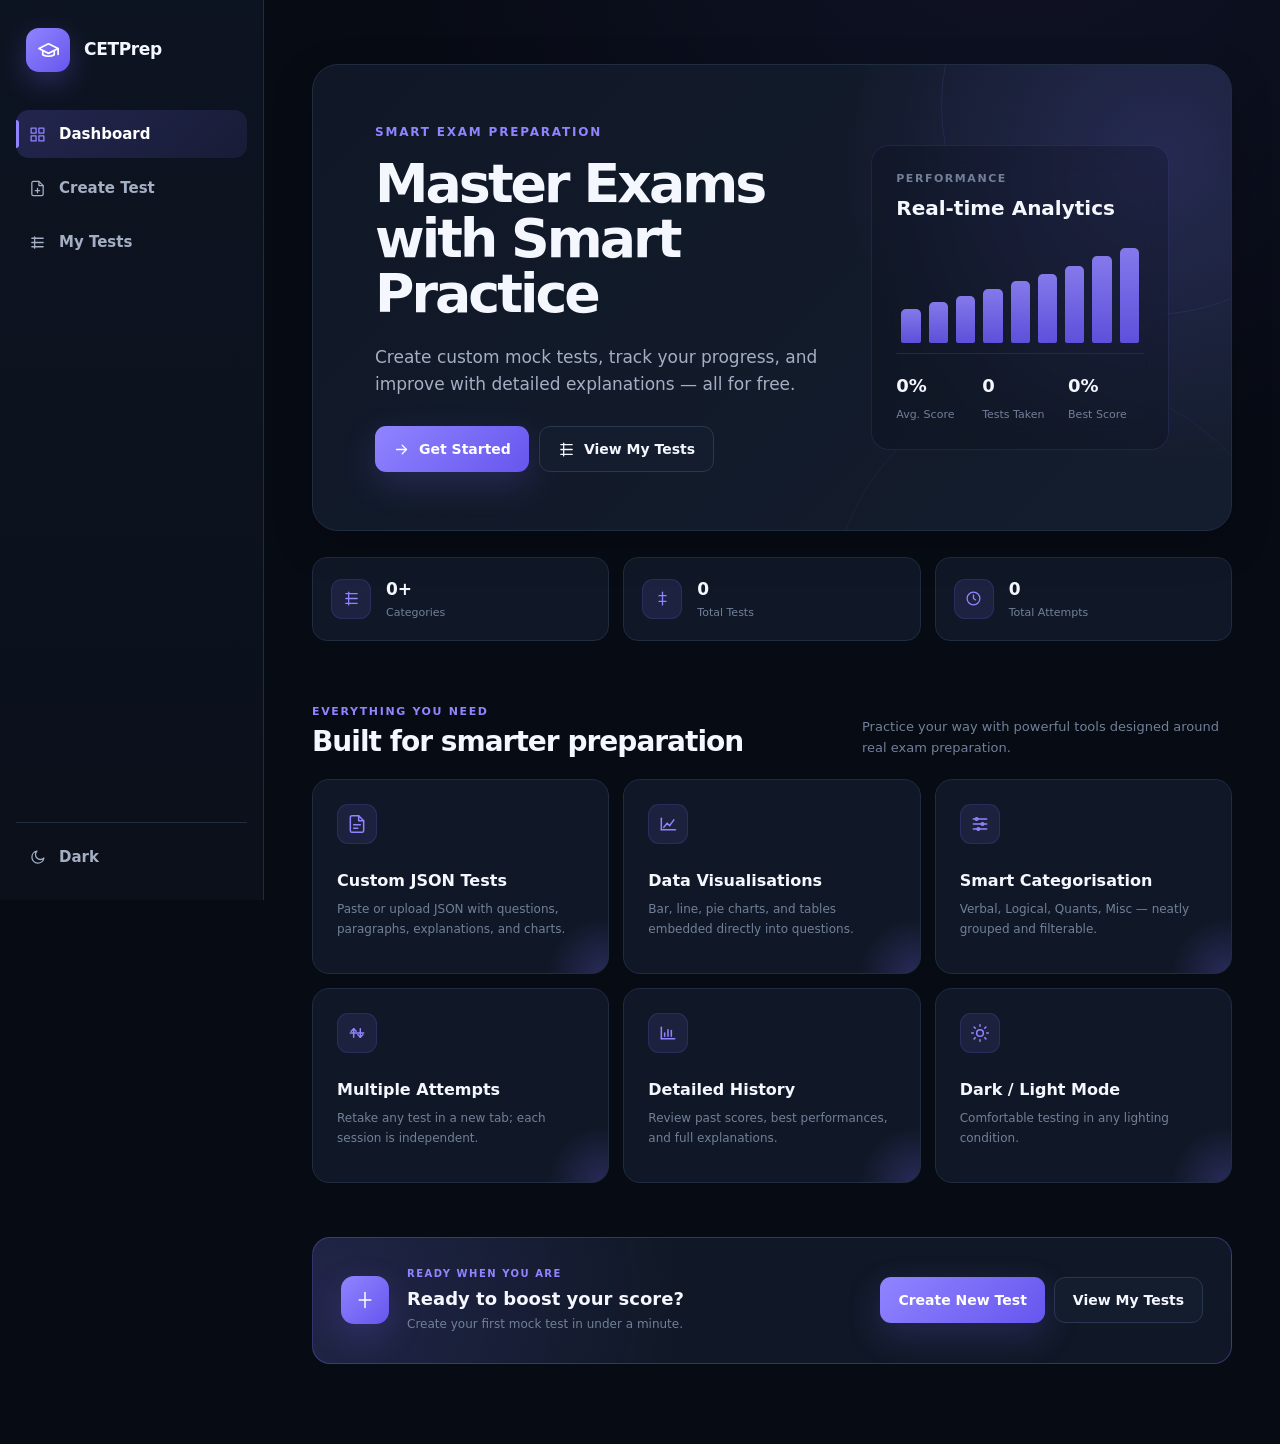
==== index.html @ 218e972a "create v2" ====
<!DOCTYPE html>
<html lang="en">
<head>
    <meta charset="UTF-8">
    <!-- Standard favicon -->
<link rel="icon" type="image/x-icon" href="favicon.ico">

<!-- For modern browsers (supports PNG, SVG, etc.) -->
<link rel="icon" type="image/png" sizes="32x32" href="favicon.ico">

<!-- For Apple devices -->
<link rel="apple-touch-icon" sizes="180x180" href="favicon.ico">
    <meta name="viewport" content="width=device-width, initial-scale=1.0">
    <title>CETPrep — Smart Practice</title>
    <link rel="icon" href="favicon.ico">
    <link rel="stylesheet" href="index.css">
    <!-- <link rel="icon" type="image/png" href="/favicon.ico"> -->
</head>
<body>

<div class="app">

    <!-- =========================================================
         SIDEBAR
         ========================================================= -->

    <aside class="sidebar">

        <div class="brand">
            <div class="brand-mark">
                <svg class="icon" viewBox="0 0 24 24">
                    <path d="M2 10l10-5 10 5-10 5-10-5Z"/>
                    <path d="M6 12.5v4c3 2 9 2 12 0v-4"/>
                    <path d="M22 10v6"/>
                </svg>
            </div>
            <div class="brand-name">CETPrep</div>
        </div>

        <nav class="nav">
            <a href="#dashboard" class="nav-item active" data-page="dashboard">
                <svg class="icon icon-sm" viewBox="0 0 24 24">
                    <rect x="3" y="3" width="7" height="7"/>
                    <rect x="14" y="3" width="7" height="7"/>
                    <rect x="3" y="14" width="7" height="7"/>
                    <rect x="14" y="14" width="7" height="7"/>
                </svg>
                <span>Dashboard</span>
            </a>
            <a href="#create" class="nav-item" data-page="create">
                <svg class="icon icon-sm" viewBox="0 0 24 24">
                    <path d="M14 2H6a2 2 0 0 0-2 2v16a2 2 0 0 0 2 2h12a2 2 0 0 0 2-2V8Z"/>
                    <path d="M14 2v6h6"/>
                    <path d="M12 18v-6"/>
                    <path d="M9 15h6"/>
                </svg>
                <span>Create Test</span>
            </a>
            <a href="#tests" class="nav-item" data-page="tests">
                <svg class="icon icon-sm" viewBox="0 0 24 24">
                    <path d="M4 6h16"/>
                    <path d="M4 12h16"/>
                    <path d="M4 18h16"/>
                    <path d="M8 4v16"/>
                </svg>
                <span>My Tests</span>
            </a>
        </nav>

        <div class="sidebar-bottom">
            <button class="theme-toggle" id="themeToggle" type="button">
                <svg class="icon icon-sm" id="themeIcon" viewBox="0 0 24 24">
                    <path d="M21 12.8A8.5 8.5 0 1 1 11.2 3 6.5 6.5 0 0 0 21 12.8Z"/>
                </svg>
                <span id="themeText">Dark</span>
            </button>
        </div>

    </aside>


    <!-- =========================================================
         MAIN
         ========================================================= -->

    <main class="main">


        <!-- =====================================================
             DASHBOARD
             ===================================================== -->

        <section id="dashboard" class="page active">

            <div class="hero">
                <div class="hero-content">
                    <div class="hero-label">Smart Exam Preparation</div>
                    <h1 class="hero-title">Master Exams with Smart Practice</h1>
                    <p class="hero-description">
                        Create custom mock tests, track your progress,
                        and improve with detailed explanations — all for free.
                    </p>
                    <div class="hero-actions">
                        <button class="btn btn-primary" data-go="create">
                            <svg class="icon icon-sm" viewBox="0 0 24 24">
                                <path d="M5 12h14"/>
                                <path d="m13 6 6 6-6 6"/>
                            </svg>
                            Get Started
                        </button>
                        <button class="btn btn-secondary" data-go="tests">
                            <svg class="icon icon-sm" viewBox="0 0 24 24">
                                <path d="M4 5h16"/>
                                <path d="M4 12h16"/>
                                <path d="M4 19h16"/>
                                <path d="M8 3v18"/>
                            </svg>
                            View My Tests
                        </button>
                    </div>
                </div>

                <div class="hero-analytics">
                    <div class="analytics-card">
                        <div class="analytics-label">Performance</div>
                        <div class="analytics-title">Real-time Analytics</div>
                        <div class="chart">
                            <div class="bar" style="height:35%"></div>
                            <div class="bar" style="height:42%"></div>
                            <div class="bar" style="height:48%"></div>
                            <div class="bar" style="height:55%"></div>
                            <div class="bar" style="height:63%"></div>
                            <div class="bar" style="height:70%"></div>
                            <div class="bar" style="height:78%"></div>
                            <div class="bar" style="height:88%"></div>
                            <div class="bar" style="height:96%"></div>
                        </div>
                        <div class="analytics-stats">
                            <div class="analytics-stat">
                                <strong id="avgScore">0%</strong>
                                <span>Avg. Score</span>
                            </div>
                            <div class="analytics-stat">
                                <strong id="totalTests">0</strong>
                                <span>Tests Taken</span>
                            </div>
                            <div class="analytics-stat">
                                <strong id="bestScore">0%</strong>
                                <span>Best Score</span>
                            </div>
                        </div>
                    </div>
                </div>
            </div>


            <!-- QUICK STATS -->

            <div class="stats-grid">
                <div class="stat-card">
                    <div class="stat-icon">
                        <svg class="icon icon-sm" viewBox="0 0 24 24">
                            <path d="M4 5h16"/>
                            <path d="M4 12h16"/>
                            <path d="M4 19h16"/>
                            <path d="M8 3v18"/>
                        </svg>
                    </div>
                    <div>
                        <div class="stat-value" id="statCategories">5+</div>
                        <div class="stat-label">Categories</div>
                    </div>
                </div>

                <div class="stat-card">
                    <div class="stat-icon">
                        <svg class="icon icon-sm" viewBox="0 0 24 24">
                            <path d="M12 3v18"/>
                            <path d="M7 8h10"/>
                            <path d="M7 16h10"/>
                        </svg>
                    </div>
                    <div>
                        <div class="stat-value" id="statTests">0</div>
                        <div class="stat-label">Total Tests</div>
                    </div>
                </div>

                <div class="stat-card">
                    <div class="stat-icon">
                        <svg class="icon icon-sm" viewBox="0 0 24 24">
                            <circle cx="12" cy="12" r="9"/>
                            <path d="M12 7v5l3 2"/>
                        </svg>
                    </div>
                    <div>
                        <div class="stat-value" id="statAttempts">0</div>
                        <div class="stat-label">Total Attempts</div>
                    </div>
                </div>
            </div>


            <!-- FEATURES -->

            <div class="section-heading">
                <div>
                    <div class="section-eyebrow">Everything You Need</div>
                    <h2 class="section-title">Built for smarter preparation</h2>
                </div>
                <p class="section-description">
                    Practice your way with powerful tools designed
                    around real exam preparation.
                </p>
            </div>

            <div class="feature-grid">
                <article class="feature-card">
                    <div class="feature-icon">
                        <svg class="icon" viewBox="0 0 24 24">
                            <path d="M14 2H6a2 2 0 0 0-2 2v16a2 2 0 0 0 2 2h12a2 2 0 0 0 2-2V8Z"/>
                            <path d="M14 2v6h6"/>
                            <path d="M8 13h8"/>
                            <path d="M8 17h5"/>
                        </svg>
                    </div>
                    <h3 class="feature-title">Custom JSON Tests</h3>
                    <p class="feature-description">Paste or upload JSON with questions, paragraphs, explanations, and charts.</p>
                </article>

                <article class="feature-card">
                    <div class="feature-icon">
                        <svg class="icon" viewBox="0 0 24 24">
                            <path d="M4 19V5"/>
                            <path d="M4 19h17"/>
                            <path d="M7 16l4-5 3 3 5-7"/>
                        </svg>
                    </div>
                    <h3 class="feature-title">Data Visualisations</h3>
                    <p class="feature-description">Bar, line, pie charts, and tables embedded directly into questions.</p>
                </article>

                <article class="feature-card">
                    <div class="feature-icon">
                        <svg class="icon" viewBox="0 0 24 24">
                            <path d="M4 6h16"/>
                            <path d="M4 12h16"/>
                            <path d="M4 18h16"/>
                            <circle cx="8" cy="6" r="1.5"/>
                            <circle cx="15" cy="12" r="1.5"/>
                            <circle cx="10" cy="18" r="1.5"/>
                        </svg>
                    </div>
                    <h3 class="feature-title">Smart Categorisation</h3>
                    <p class="feature-description">Verbal, Logical, Quants, Misc — neatly grouped and filterable.</p>
                </article>

                <article class="feature-card">
                    <div class="feature-icon">
                        <svg class="icon" viewBox="0 0 24 24">
                            <path d="M8 7v10"/>
                            <path d="M16 7v10"/>
                            <path d="M4 12h16"/>
                            <path d="M8 7l-3 3"/>
                            <path d="M8 7l3 3"/>
                            <path d="M16 17l-3-3"/>
                            <path d="M16 17l3-3"/>
                        </svg>
                    </div>
                    <h3 class="feature-title">Multiple Attempts</h3>
                    <p class="feature-description">Retake any test in a new tab; each session is independent.</p>
                </article>

                <article class="feature-card">
                    <div class="feature-icon">
                        <svg class="icon" viewBox="0 0 24 24">
                            <path d="M4 19V5"/>
                            <path d="M4 19h16"/>
                            <path d="M8 16v-4"/>
                            <path d="M12 16V8"/>
                            <path d="M16 16v-7"/>
                        </svg>
                    </div>
                    <h3 class="feature-title">Detailed History</h3>
                    <p class="feature-description">Review past scores, best performances, and full explanations.</p>
                </article>

                <article class="feature-card">
                    <div class="feature-icon">
                        <svg class="icon" viewBox="0 0 24 24">
                            <circle cx="12" cy="12" r="4"/>
                            <path d="M12 2v2"/>
                            <path d="M12 20v2"/>
                            <path d="m4.93 4.93 1.41 1.41"/>
                            <path d="m17.66 17.66 1.41 1.41"/>
                            <path d="M2 12h2"/>
                            <path d="M20 12h2"/>
                            <path d="m4.93 19.07 1.41-1.41"/>
                            <path d="m17.66 6.34 1.41-1.41"/>
                        </svg>
                    </div>
                    <h3 class="feature-title">Dark / Light Mode</h3>
                    <p class="feature-description">Comfortable testing in any lighting condition.</p>
                </article>
            </div>


            <!-- CTA -->

            <div class="cta">
                <div class="cta-content">
                    <div class="cta-icon">
                        <svg class="icon" viewBox="0 0 24 24">
                            <path d="M12 3v18"/>
                            <path d="M5 12h14"/>
                        </svg>
                    </div>
                    <div>
                        <div class="cta-eyebrow">Ready When You Are</div>
                        <h3 class="cta-title">Ready to boost your score?</h3>
                        <p class="cta-description">Create your first mock test in under a minute.</p>
                    </div>
                </div>
                <div class="cta-actions">
                    <button class="btn btn-primary" data-go="create">Create New Test</button>
                    <button class="btn btn-secondary" data-go="tests">View My Tests</button>
                </div>
            </div>

        </section>


        <!-- =====================================================
             CREATE TEST
             ===================================================== -->

        <section id="create" class="page">

            <div class="empty-page-header">
                <div class="eyebrow">Test Builder</div>
                <h1 class="page-title">Create Test</h1>
                <p class="page-description">Build a custom mock test using your question data.</p>
            </div>

            <div class="create-panel">
                <div class="form-group">
                    <label for="testNameInput">Test Name</label>
                    <input type="text" id="testNameInput" placeholder="e.g. Reading Comprehension Set" value="RC Practice">
                </div>
                <div class="form-group">
                    <label for="testCategory">Category</label>
                    <select id="testCategory">
                        <option value="Verbal Ability">🗣️ Verbal Ability</option>
                        <option value="Logical Reasoning">🧠 Logical Reasoning</option>
                        <option value="Quants">📐 Quants</option>
                        <option value="Misc">📁 Misc</option>
                    </select>
                </div>
                <div class="form-group">
                    <label for="jsonInput">JSON Format</label>
                    <textarea id="jsonInput" rows="10" placeholder='[
  {
    "paragraph": "[BARGRAPH]\nSales Data\nA: 120\nB: 85\nC: 200",
    "question": "Which product sold most?",
    "options": ["A","B","C","D","E"],
    "correct": 2,
    "explanation": "C sold 200 units."
  }
]'></textarea>
                    <span class="hint">Supports [BARGRAPH], [LINEGRAPH], [PIEGRAPH], [TABLE] in paragraph.</span>
                </div>
                <div class="form-group">
                    <label>Or upload JSON file</label>
                    <div class="file-upload-wrapper">
                        <input type="file" id="fileUpload" accept=".json">
                        <span style="color:var(--text-muted); font-size:12px;" id="fileStatus">No file selected</span>
                    </div>
                </div>
                <div class="form-actions">
                    <button class="btn btn-primary" id="generateTestBtn">🚀 Create Test</button>
                    <button class="btn btn-secondary" id="clearFormBtn" type="button">Clear</button>
                </div>
            </div>

        </section>


        <!-- =====================================================
             MY TESTS
             ===================================================== -->

        <section id="tests" class="page">

            <div class="empty-page-header">
                <div class="eyebrow">Your Practice</div>
                <h1 class="page-title">My Tests</h1>
                <p class="page-description">Review and continue your previous mock tests.</p>
            </div>

            <div id="testLibrary">
                <!-- Tabs and content rendered by JS -->
            </div>

        </section>

    </main>

</div>


<!-- =============================================================
     JAVASCRIPT
     ============================================================= -->

<script>

    /* =========================================================
       STORAGE HELPERS
       ========================================================= */

    const STORAGE_KEY = 'cet_mock_tests_v3';
    const OLD_KEY = 'cet_mock_tests_v2';
    const ATTEMPTS_KEY = 'cet_test_attempts';

    function getAllTests() {
        let raw = localStorage.getItem(STORAGE_KEY);
        if (raw) {
            try { return JSON.parse(raw); } catch(e) { return []; }
        }
        const oldRaw = localStorage.getItem(OLD_KEY);
        if (oldRaw) {
            try {
                const old = JSON.parse(oldRaw);
                if (Array.isArray(old) && old.length) {
                    localStorage.setItem(STORAGE_KEY, JSON.stringify(old));
                    return old;
                }
            } catch(e) {}
        }
        return [];
    }

    function getTestById(id) {
        return getAllTests().find(t => t.id === id);
    }

    function saveTest(test) {
        const tests = getAllTests();
        tests.push(test);
        localStorage.setItem(STORAGE_KEY, JSON.stringify(tests));
    }

    function deleteTestById(id) {
        let tests = getAllTests().filter(t => t.id !== id);
        localStorage.setItem(STORAGE_KEY, JSON.stringify(tests));
        const attempts = getAllAttempts().filter(a => a.testId !== id);
        localStorage.setItem(ATTEMPTS_KEY, JSON.stringify(attempts));
    }

    function getAllAttempts() {
        const raw = localStorage.getItem(ATTEMPTS_KEY);
        return raw ? JSON.parse(raw) : [];
    }

    function getAttemptsForTest(testId) {
        return getAllAttempts().filter(a => a.testId === testId);
    }

    function generateTestId() {
        return 'test_' + Date.now() + '_' + Math.random().toString(36).substr(2, 8);
    }

    /* =========================================================
       TOAST
       ========================================================= */

    function showToast(message, type = 'success', title = '') {
        const container = document.getElementById('toastContainer') || (() => {
            const div = document.createElement('div');
            div.id = 'toastContainer';
            div.className = 'toast-container';
            document.body.appendChild(div);
            return div;
        })();
        const icons = { success: '✅', error: '❌', info: 'ℹ️', warning: '⚠️' };
        const titles = { success: 'Success!', error: 'Error!', info: 'Info', warning: 'Warning!' };
        const toast = document.createElement('div');
        toast.className = `toast ${type}`;
        toast.innerHTML = `<div class="toast-icon">${icons[type]}</div><div class="toast-content"><div class="toast-title">${title || titles[type]}</div><div class="toast-message">${message}</div></div>`;
        container.appendChild(toast);
        setTimeout(() => {
            toast.classList.add('hide');
            setTimeout(() => toast.remove(), 300);
        }, 3500);
    }

    /* =========================================================
       MODALS
       ========================================================= */

    function showConfirmModal(message, onConfirm, onCancel = null) {
        const modal = document.createElement('div');
        modal.className = 'modal-overlay';
        modal.innerHTML = `
            <div class="modal-box">
                <h3>⚠️ Confirm</h3>
                <p>${escapeHtml(message)}</p>
                <div class="modal-actions">
                    <button class="btn btn-secondary" id="modalCancel">Cancel</button>
                    <button class="btn btn-danger" id="modalConfirm">Confirm</button>
                </div>
            </div>
        `;
        document.body.appendChild(modal);
        document.getElementById('modalCancel').addEventListener('click', () => { modal.remove(); if(onCancel) onCancel(); });
        document.getElementById('modalConfirm').addEventListener('click', () => { modal.remove(); onConfirm(); });
    }

    function showHistoryModal(testId) {
        const test = getTestById(testId);
        if (!test) return;
        const attempts = getAttemptsForTest(testId);
        if (!attempts.length) {
            showToast('No attempts yet.', 'info');
            return;
        }
        const modal = document.createElement('div');
        modal.className = 'modal-overlay history-modal';
        modal.innerHTML = `
            <div class="modal-box">
                <div class="history-header">
                    <h3>📊 ${escapeHtml(test.name)}</h3>
                    <button class="history-close" id="closeHistoryBtn">&times;</button>
                </div>
                <div class="history-list">
                    ${attempts.map((a, i) => `
                        <div class="attempt-item">
                            <div class="attempt-header">
                                <span class="attempt-number">Attempt #${attempts.length - i}</span>
                                <span class="attempt-date">${new Date(a.date).toLocaleString()}</span>
                            </div>
                            <div class="attempt-score">
                                Score: <span>${a.score}/${a.total}</span>
                            </div>
                            <div class="attempt-percentage">
                                ${a.percentage}% • ${a.percentage >= 70 ? '🎉 Excellent' : (a.percentage >= 40 ? '📈 Good' : '📚 Keep Practicing')}
                            </div>
                        </div>
                    `).join('')}
                </div>
                <div class="history-footer">
                    <button class="btn btn-secondary" id="closeFooterBtn">Close</button>
                </div>
            </div>
        `;
        document.body.appendChild(modal);
        const closeModal = () => modal.remove();
        document.getElementById('closeHistoryBtn')?.addEventListener('click', closeModal);
        document.getElementById('closeFooterBtn')?.addEventListener('click', closeModal);
    }

    /* =========================================================
       VALIDATE JSON
       ========================================================= */

    function validateJSONStructure(data) {
        if (!Array.isArray(data)) return { valid: false, error: "Must be an array." };
        if (!data.length) return { valid: false, error: "At least one question required." };
        for (let i=0; i<data.length; i++) {
            const q = data[i];
            if (!q.question || typeof q.question !== 'string') return { valid: false, error: `Q${i+1}: missing question` };
            if (!Array.isArray(q.options) || q.options.length !== 5) return { valid: false, error: `Q${i+1}: need 5 options` };
            if (typeof q.correct !== 'number' || q.correct<0 || q.correct>4) return { valid: false, error: `Q${i+1}: correct 0-4` };
            if (!q.explanation || typeof q.explanation !== 'string') return { valid: false, error: `Q${i+1}: missing explanation` };
            if (q.hasOwnProperty('paragraph') && typeof q.paragraph !== 'string') return { valid: false, error: `Q${i+1}: paragraph must be string` };
        }
        return { valid: true };
    }

    /* =========================================================
       PAGE NAVIGATION
       ========================================================= */

    const pages = document.querySelectorAll('.page');
    const navItems = document.querySelectorAll('.nav-item');
    const goButtons = document.querySelectorAll('[data-go]');

    function showPage(pageName) {
        const target = document.getElementById(pageName);
        if (!target) return;
        pages.forEach(page => page.classList.remove('active'));
        target.classList.add('active');
        navItems.forEach(item => {
            item.classList.toggle('active', item.dataset.page === pageName);
        });
        window.scrollTo({ top: 0, behavior: 'smooth' });
        history.replaceState(null, '', '#' + pageName);
        if (pageName === 'tests') renderTestLibrary();
        if (pageName === 'dashboard') updateDashboardStats();
    }

    navItems.forEach(item => {
        item.addEventListener('click', event => {
            event.preventDefault();
            showPage(item.dataset.page);
        });
    });

    goButtons.forEach(button => {
        button.addEventListener('click', () => {
            showPage(button.dataset.go);
        });
    });

    /* =========================================================
       HASH ROUTING
       ========================================================= */

    function loadFromHash() {
        const hash = window.location.hash.replace('#', '');
        if (['dashboard', 'create', 'tests'].includes(hash)) {
            showPage(hash);
        } else {
            showPage('dashboard');
        }
    }

    window.addEventListener('hashchange', loadFromHash);

    /* =========================================================
       CREATE TEST
       ========================================================= */

    const testNameInput = document.getElementById('testNameInput');
    const testCategory = document.getElementById('testCategory');
    const jsonInput = document.getElementById('jsonInput');
    const fileUpload = document.getElementById('fileUpload');
    const generateBtn = document.getElementById('generateTestBtn');
    const clearFormBtn = document.getElementById('clearFormBtn');
    const fileStatus = document.getElementById('fileStatus');

    // Pre-fill sample JSON if empty
    if (!jsonInput.value) {
        jsonInput.value = `[
  {
    "paragraph": "[BARGRAPH]\\nSales in 2024\\nProduct A: 120\\nProduct B: 85\\nProduct C: 200\\nProduct D: 45",
    "question": "Best selling product?",
    "options": ["A","B","C","D","E"],
    "correct": 2,
    "explanation": "Product C sold 200 units."
  }
]`;
    }

    // File upload
    fileUpload.addEventListener('change', (e) => {
        const file = e.target.files[0];
        if (!file) {
            fileStatus.textContent = 'No file selected';
            return;
        }
        const reader = new FileReader();
        reader.onload = (ev) => {
            jsonInput.value = ev.target.result;
            fileStatus.textContent = file.name + ' loaded ✓';
            showToast('File loaded', 'success');
        };
        reader.readAsText(file);
    });

    // Clear form
    clearFormBtn.addEventListener('click', () => {
        testNameInput.value = '';
        jsonInput.value = '';
        fileUpload.value = '';
        fileStatus.textContent = 'No file selected';
    });

    // Generate test
    generateBtn.addEventListener('click', () => {
        const name = testNameInput.value.trim();
        const cat = testCategory.value;
        const raw = jsonInput.value.trim();
        if (!name) { showToast('Test name required', 'error'); return; }
        if (!raw) { showToast('JSON required', 'error'); return; }
        let parsed;
        try { parsed = JSON.parse(raw); } catch(e) { showToast('Invalid JSON', 'error'); return; }
        const validation = validateJSONStructure(parsed);
        if (!validation.valid) { showToast(validation.error, 'error'); return; }
        const id = generateTestId();
        saveTest({ id, name, category: cat, questions: parsed, createdAt: new Date().toISOString() });
        showToast(`Test "${name}" created in ${cat}`, 'success');
        // Reset form
        testNameInput.value = 'RC Practice';
        jsonInput.value = '';
        fileUpload.value = '';
        fileStatus.textContent = 'No file selected';
        // Update dashboard stats
        updateDashboardStats();
        // If user is on tests page, refresh
        if (document.getElementById('tests').classList.contains('active')) {
            renderTestLibrary();
        }
    });

    /* =========================================================
       MY TESTS – RENDER
       ========================================================= */

    function getCategoryBadge(cat) {
        if (cat === 'Verbal Ability') return 'verbal';
        if (cat === 'Logical Reasoning') return 'logical';
        if (cat === 'Quants') return 'quants';
        return 'misc';
    }

    function renderTestsForCategory(category, container) {
        const tests = getAllTests().filter(t => (t.category || 'Misc') === category);
        if (!tests.length) {
            container.innerHTML = `
                <div class="empty-state-card">
                    <div class="empty-icon">
                        <svg class="icon" viewBox="0 0 24 24"><path d="M4 6h16"/><path d="M4 12h16"/><path d="M4 18h16"/><path d="M8 4v16"/></svg>
                    </div>
                    <h3>No tests in ${category}</h3>
                    <p>Create your first test to get started.</p>
                    <button class="btn btn-primary" data-go="create">Create a Test</button>
                </div>
            `;
            return;
        }

        let html = `<div class="test-grid">`;
        tests.forEach(test => {
            const attempts = getAttemptsForTest(test.id);
            const best = attempts.length ? Math.max(...attempts.map(a => parseFloat(a.percentage))) : 0;
            const badgeClass = getCategoryBadge(test.category || 'Misc');
            html += `
                <div class="test-card-item">
                    <div class="test-card-header">
                        <h3 class="test-name">${escapeHtml(test.name)}</h3>
                        <span class="test-badge ${badgeClass}">${test.category || 'Misc'}</span>
                    </div>
                    <div class="test-stats">
                        <span>📄 ${test.questions.length} questions</span>
                        ${attempts.length ? `<span>🏆 Best: <strong class="stat-best">${best}%</strong></span>` : ''}
                        <span>${attempts.length} attempt${attempts.length !== 1 ? 's' : ''}</span>
                    </div>
                    <div class="test-actions">
                        <button class="btn btn-primary btn-sm attempt-btn" data-id="${test.id}">Attempt</button>
                        <button class="btn btn-secondary btn-sm history-btn" data-id="${test.id}">History</button>
                        <button class="btn btn-danger btn-sm delete-btn" data-id="${test.id}">Delete</button>
                    </div>
                </div>
            `;
        });
        html += `</div>`;
        container.innerHTML = html;

        // Attach events
        container.querySelectorAll('.attempt-btn').forEach(btn => {
            btn.addEventListener('click', () => window.open(`./test.html?id=${btn.dataset.id}`, '_blank'));
        });
        container.querySelectorAll('.history-btn').forEach(btn => {
            btn.addEventListener('click', () => showHistoryModal(btn.dataset.id));
        });
        container.querySelectorAll('.delete-btn').forEach(btn => {
            btn.addEventListener('click', () => {
                const test = getTestById(btn.dataset.id);
                showConfirmModal(`Delete test "${escapeHtml(test?.name)}" permanently?`, () => {
                    deleteTestById(btn.dataset.id);
                    renderTestLibrary();
                    updateDashboardStats();
                    showToast('Test deleted', 'success');
                });
            });
        });
    }

    function renderTestLibrary() {
        const container = document.getElementById('testLibrary');
        const categories = ['Verbal Ability', 'Logical Reasoning', 'Quants', 'Misc'];

        // Build tabs
        let tabsHtml = `<div class="category-tabs">`;
        categories.forEach((cat, idx) => {
            tabsHtml += `<button class="tab-btn ${idx === 0 ? 'active' : ''}" data-cat="${cat}">${cat}</button>`;
        });
        tabsHtml += `</div>`;

        // Build content panels
        let contentHtml = '';
        categories.forEach((cat, idx) => {
            const active = idx === 0 ? ' active' : '';
            contentHtml += `<div class="tab-content${active}" id="tab-${cat.replace(/\s/g, '')}"></div>`;
        });

        container.innerHTML = tabsHtml + contentHtml;

        // Render each category
        categories.forEach(cat => {
            const panel = document.getElementById(`tab-${cat.replace(/\s/g, '')}`);
            renderTestsForCategory(cat, panel);
        });

        // Tab switching
        document.querySelectorAll('.tab-btn').forEach(btn => {
            btn.addEventListener('click', () => {
                document.querySelectorAll('.tab-btn').forEach(b => b.classList.remove('active'));
                btn.classList.add('active');
                const cat = btn.dataset.cat;
                document.querySelectorAll('.tab-content').forEach(tc => tc.classList.remove('active'));
                const target = document.getElementById(`tab-${cat.replace(/\s/g, '')}`);
                if (target) target.classList.add('active');
            });
        });
    }

    /* =========================================================
       DASHBOARD STATS
       ========================================================= */

    function updateDashboardStats() {
        const tests = getAllTests();
        const attempts = getAllAttempts();
        document.getElementById('statTests').textContent = tests.length;
        document.getElementById('statAttempts').textContent = attempts.length;
        // Best score
        let best = 0;
        attempts.forEach(a => {
            if (a.percentage > best) best = a.percentage;
        });
        document.getElementById('bestScore').textContent = best ? best + '%' : '0%';
        // Average score
        if (attempts.length) {
            const avg = attempts.reduce((sum, a) => sum + parseFloat(a.percentage), 0) / attempts.length;
            document.getElementById('avgScore').textContent = avg.toFixed(1) + '%';
        } else {
            document.getElementById('avgScore').textContent = '0%';
        }
        // Categories count (unique)
        const cats = new Set(tests.map(t => t.category || 'Misc'));
        document.getElementById('statCategories').textContent = cats.size + '+';
    }

    /* =========================================================
       THEME
       ========================================================= */

    const themeToggle = document.getElementById('themeToggle');
    const themeText = document.getElementById('themeText');
    const themeIcon = document.getElementById('themeIcon');

    function updateThemeUI() {
        const isLight = document.body.classList.contains('light');
        themeText.textContent = isLight ? 'Light' : 'Dark';
        if (isLight) {
            themeIcon.innerHTML = `
                <circle cx="12" cy="12" r="4"/>
                <path d="M12 2v2"/>
                <path d="M12 20v2"/>
                <path d="m4.93 4.93 1.41 1.41"/>
                <path d="m17.66 17.66 1.41 1.41"/>
                <path d="M2 12h2"/>
                <path d="M20 12h2"/>
                <path d="m4.93 19.07 1.41-1.41"/>
                <path d="m17.66 6.34 1.41-1.41"/>
            `;
        } else {
            themeIcon.innerHTML = `
                <path d="M21 12.8A8.5 8.5 0 1 1 11.2 3 6.5 6.5 0 0 0 21 12.8Z"/>
            `;
        }
    }

    themeToggle.addEventListener('click', () => {
        document.body.classList.toggle('light');
        const mode = document.body.classList.contains('light') ? 'light' : 'dark';
        localStorage.setItem('cetprep-theme', mode);
        updateThemeUI();
    });

    // Restore theme
    const savedTheme = localStorage.getItem('cetprep-theme');
    if (savedTheme === 'light') {
        document.body.classList.add('light');
    }
    updateThemeUI();

    /* =========================================================
       ESCAPE HTML
       ========================================================= */

    function escapeHtml(str) {
        if (!str) return '';
        return String(str).replace(/[&<>]/g, m => m === '&' ? '&amp;' : (m === '<' ? '&lt;' : '&gt;'));
    }

    /* =========================================================
       INIT
       ========================================================= */

    loadFromHash();
    updateDashboardStats();

</script>

</body>
</html>
---- index.css ----
/* =========================================================
   CETPREP — DESIGN SYSTEM
   ========================================================= */

:root {
    --bg: #070b14;
    --bg-soft: #0b101b;
    --sidebar: #0d1421;
    --surface: #101827;
    --surface-2: #141d2d;
    --surface-hover: #182238;

    --border: #202c40;
    --border-light: #293752;

    --text: #f5f7ff;
    --text-secondary: #a4afc3;
    --text-muted: #718098;

    --primary: #7c6cff;
    --primary-light: #9184ff;
    --primary-dark: #6656ee;

    --success: #35d39a;
    --danger: #ff647c;
    --warning: #f5b94c;

    --radius-sm: 8px;
    --radius-md: 14px;
    --radius-lg: 20px;
    --radius-xl: 26px;

    --sidebar-width: 264px;

    --shadow-sm: 0 4px 14px rgba(0, 0, 0, .15);
    --shadow-md: 0 14px 40px rgba(0, 0, 0, .22);
    --shadow-primary: 0 12px 35px rgba(124, 108, 255, .20);

    --transition: 180ms cubic-bezier(.2, .8, .2, 1);
}

body.light {
    --bg: #f5f7fc;
    --bg-soft: #eef1f8;
    --sidebar: #ffffff;

    --surface: #ffffff;
    --surface-2: #f8f9fd;
    --surface-hover: #f1f3fb;

    --border: #e1e5ef;
    --border-light: #d6dbea;

    --text: #111827;
    --text-secondary: #536078;
    --text-muted: #7b879c;

    --primary: #6557f4;
    --primary-light: #7669ff;
    --primary-dark: #5144d8;

    --shadow-sm: 0 4px 14px rgba(31, 41, 55, .06);
    --shadow-md: 0 18px 45px rgba(31, 41, 55, .08);
}

*,
*::before,
*::after {
    box-sizing: border-box;
}

html {
    scroll-behavior: smooth;
}

body {
    margin: 0;
    min-height: 100vh;
    background: radial-gradient(circle at 80% -10%, rgba(124, 108, 255, .08), transparent 34%), var(--bg);
    color: var(--text);
    font-family: Inter, ui-sans-serif, system-ui, -apple-system, BlinkMacSystemFont, "Segoe UI", sans-serif;
    font-size: 15px;
    line-height: 1.6;
    transition: background var(--transition), color var(--transition);
}

button,
input,
textarea,
select {
    font: inherit;
}

button {
    border: 0;
    cursor: pointer;
}

a {
    color: inherit;
    text-decoration: none;
}

.icon {
    width: 20px;
    height: 20px;
    display: inline-flex;
    flex: 0 0 auto;
    stroke: currentColor;
    stroke-width: 1.8;
    stroke-linecap: round;
    stroke-linejoin: round;
    fill: none;
}

.icon-sm {
    width: 17px;
    height: 17px;
}

.icon-lg {
    width: 24px;
    height: 24px;
}

.icon-xl {
    width: 30px;
    height: 30px;
}

.app {
    min-height: 100vh;
}

.sidebar {
    position: fixed;
    inset: 0 auto 0 0;
    width: var(--sidebar-width);
    display: flex;
    flex-direction: column;
    padding: 28px 16px 18px;
    background: linear-gradient(180deg, var(--sidebar), var(--bg-soft));
    border-right: 1px solid var(--border);
    z-index: 100;
}

.brand {
    display: flex;
    align-items: center;
    gap: 14px;
    padding: 0 10px;
    margin-bottom: 38px;
}

.brand-mark {
    width: 44px;
    height: 44px;
    display: grid;
    place-items: center;
    color: white;
    background: linear-gradient(135deg, var(--primary-light), var(--primary-dark));
    border-radius: 13px;
    box-shadow: 0 10px 28px rgba(124, 108, 255, .28);
}

.brand-mark .icon {
    width: 23px;
    height: 23px;
}

.brand-name {
    font-size: 17px;
    font-weight: 750;
    letter-spacing: -.02em;
}

.nav {
    display: flex;
    flex-direction: column;
    gap: 6px;
}

.nav-item {
    position: relative;
    display: flex;
    align-items: center;
    gap: 13px;
    min-height: 48px;
    padding: 0 13px;
    color: var(--text-secondary);
    border-radius: 13px;
    font-weight: 600;
    transition: background var(--transition), color var(--transition), transform var(--transition);
}

.nav-item:hover {
    color: var(--text);
    background: var(--surface-hover);
    transform: translateX(2px);
}

.nav-item.active {
    color: #fff;
    background: linear-gradient(135deg, rgba(124, 108, 255, .20), rgba(124, 108, 255, .10));
}

.nav-item.active::before {
    content: "";
    position: absolute;
    left: 0;
    top: 10px;
    bottom: 10px;
    width: 3px;
    border-radius: 0 4px 4px 0;
    background: var(--primary-light);
}

.nav-item.active .icon {
    color: var(--primary-light);
}

.sidebar-bottom {
    margin-top: auto;
}

.theme-toggle {
    width: 100%;
    display: flex;
    align-items: center;
    gap: 13px;
    padding: 13px;
    color: var(--text-secondary);
    background: transparent;
    border-top: 1px solid var(--border);
    padding-top: 22px;
    transition: color var(--transition);
}

.theme-toggle:hover {
    color: var(--text);
}

.theme-toggle span {
    font-weight: 600;
}

.main {
    margin-left: var(--sidebar-width);
    min-height: 100vh;
    padding: 64px 48px 80px;
}

.page {
    display: none;
    width: 100%;
    max-width: 1280px;
    margin: 0 auto;
    animation: pageIn .25s ease;
}

.page.active {
    display: block;
}

@keyframes pageIn {
    from {
        opacity: 0;
        transform: translateY(5px);
    }
    to {
        opacity: 1;
        transform: translateY(0);
    }
}

.eyebrow {
    margin-bottom: 8px;
    color: var(--primary-light);
    font-size: 12px;
    font-weight: 800;
    letter-spacing: .16em;
    text-transform: uppercase;
}

.page-title {
    margin: 0;
    font-size: clamp(36px, 4vw, 48px);
    line-height: 1.05;
    letter-spacing: -.045em;
    font-weight: 800;
}

.page-description {
    margin: 12px 0 0;
    max-width: 700px;
    color: var(--text-secondary);
    font-size: 16px;
}

.hero {
    position: relative;
    min-height: 450px;
    display: grid;
    grid-template-columns: 1.25fr .75fr;
    overflow: hidden;
    margin-bottom: 26px;
    padding: 58px 62px;
    background: radial-gradient(circle at 92% 20%, rgba(124, 108, 255, .18), transparent 34%), linear-gradient(135deg, var(--surface), var(--surface-2));
    border: 1px solid var(--border);
    border-radius: var(--radius-xl);
    box-shadow: var(--shadow-md);
}

.hero::before,
.hero::after {
    content: "";
    position: absolute;
    border-radius: 50%;
    border: 1px solid rgba(124, 108, 255, .12);
}

.hero::before {
    width: 420px;
    height: 420px;
    right: -130px;
    top: -170px;
}

.hero::after {
    width: 460px;
    height: 460px;
    right: -60px;
    bottom: -310px;
    border-color: rgba(124, 108, 255, .08);
}

.hero-content {
    position: relative;
    z-index: 2;
    display: flex;
    flex-direction: column;
    align-items: flex-start;
}

.hero-label {
    margin-bottom: 15px;
    color: var(--primary-light);
    font-size: 12px;
    font-weight: 800;
    letter-spacing: .15em;
    text-transform: uppercase;
}

.hero-title {
    max-width: 680px;
    margin: 0;
    font-size: clamp(38px, 4.2vw, 58px);
    line-height: 1.02;
    letter-spacing: -.055em;
    font-weight: 850;
}

.hero-description {
    max-width: 650px;
    margin: 22px 0 28px;
    color: var(--text-secondary);
    font-size: 17px;
}

.hero-actions {
    display: flex;
    gap: 10px;
    flex-wrap: wrap;
}

.btn {
    min-height: 46px;
    display: inline-flex;
    align-items: center;
    justify-content: center;
    gap: 9px;
    padding: 0 18px;
    border-radius: 11px;
    font-size: 14px;
    font-weight: 700;
    transition: transform var(--transition), box-shadow var(--transition), background var(--transition), border-color var(--transition);
}

.btn:hover {
    transform: translateY(-2px);
}

.btn-primary {
    color: white;
    background: linear-gradient(135deg, var(--primary-light), var(--primary-dark));
    box-shadow: var(--shadow-primary);
}

.btn-primary:hover {
    box-shadow: 0 16px 38px rgba(124, 108, 255, .32);
}

.btn-secondary {
    color: var(--text);
    background: var(--surface-2);
    border: 1px solid var(--border-light);
}

.btn-secondary:hover {
    background: var(--surface-hover);
}

.btn-danger {
    color: white;
    background: var(--danger);
    box-shadow: 0 8px 20px rgba(255, 100, 124, .25);
}

.btn-danger:hover {
    box-shadow: 0 12px 28px rgba(255, 100, 124, .35);
}

.btn-sm {
    min-height: 36px;
    padding: 0 14px;
    font-size: 12px;
}

.hero-analytics {
    position: relative;
    z-index: 2;
    display: flex;
    align-items: center;
    justify-content: center;
}

.analytics-card {
    width: 100%;
    max-width: 330px;
    padding: 24px;
    background: rgba(10, 14, 25, .25);
    border: 1px solid rgba(124, 108, 255, .15);
    border-radius: 18px;
    backdrop-filter: blur(12px);
}

body.light .analytics-card {
    background: rgba(255, 255, 255, .48);
}

.analytics-label {
    color: var(--text-muted);
    font-size: 11px;
    font-weight: 800;
    letter-spacing: .14em;
    text-transform: uppercase;
}

.analytics-title {
    margin: 5px 0 20px;
    font-size: 20px;
    font-weight: 750;
}

.chart {
    height: 110px;
    display: flex;
    align-items: flex-end;
    gap: 8px;
    padding: 0 5px 10px;
    border-bottom: 1px solid var(--border);
}

.bar {
    flex: 1;
    min-width: 10px;
    border-radius: 5px 5px 2px 2px;
    background: linear-gradient(180deg, var(--primary-light), var(--primary-dark));
    opacity: .9;
}

.analytics-stats {
    display: grid;
    grid-template-columns: repeat(3, 1fr);
    gap: 10px;
    margin-top: 18px;
}

.analytics-stat strong {
    display: block;
    font-size: 18px;
    font-weight: 800;
}

.analytics-stat span {
    color: var(--text-muted);
    font-size: 11px;
}

.stats-grid {
    display: grid;
    grid-template-columns: repeat(3, 1fr);
    gap: 14px;
    margin-bottom: 62px;
}

.stat-card {
    display: flex;
    align-items: center;
    gap: 15px;
    padding: 18px;
    background: var(--surface);
    border: 1px solid var(--border);
    border-radius: 15px;
    transition: border-color var(--transition), transform var(--transition);
}

.stat-card:hover {
    border-color: var(--border-light);
    transform: translateY(-2px);
}

.stat-icon {
    width: 40px;
    height: 40px;
    display: grid;
    place-items: center;
    color: var(--primary-light);
    background: rgba(124, 108, 255, .12);
    border: 1px solid rgba(124, 108, 255, .16);
    border-radius: 11px;
}

.stat-value {
    font-size: 17px;
    font-weight: 800;
}

.stat-label {
    margin-top: 1px;
    color: var(--text-muted);
    font-size: 11px;
}

.section-heading {
    display: flex;
    align-items: flex-end;
    justify-content: space-between;
    gap: 30px;
    margin-bottom: 20px;
}

.section-eyebrow {
    margin-bottom: 6px;
    color: var(--primary-light);
    font-size: 11px;
    font-weight: 800;
    letter-spacing: .15em;
    text-transform: uppercase;
}

.section-title {
    margin: 0;
    font-size: 28px;
    line-height: 1.15;
    letter-spacing: -.035em;
}

.section-description {
    max-width: 370px;
    margin: 0;
    color: var(--text-muted);
    font-size: 13px;
}

.feature-grid {
    display: grid;
    grid-template-columns: repeat(3, minmax(0, 1fr));
    gap: 14px;
    margin-bottom: 54px;
}

.feature-card {
    position: relative;
    min-height: 195px;
    overflow: hidden;
    padding: 24px;
    background: var(--surface);
    border: 1px solid var(--border);
    border-radius: 17px;
    transition: transform var(--transition), border-color var(--transition), box-shadow var(--transition);
}

.feature-card::after {
    content: "";
    position: absolute;
    width: 110px;
    height: 110px;
    right: -50px;
    bottom: -55px;
    border-radius: 50%;
    background: radial-gradient(circle, rgba(124, 108, 255, .22), transparent 70%);
}

.feature-card:hover {
    transform: translateY(-4px);
    border-color: rgba(124, 108, 255, .42);
    box-shadow: var(--shadow-sm);
}

.feature-icon {
    width: 40px;
    height: 40px;
    display: grid;
    place-items: center;
    margin-bottom: 24px;
    color: var(--primary-light);
    background: rgba(124, 108, 255, .11);
    border: 1px solid rgba(124, 108, 255, .16);
    border-radius: 11px;
}

.feature-title {
    margin: 0 0 7px;
    font-size: 16px;
    font-weight: 750;
}

.feature-description {
    margin: 0;
    color: var(--text-muted);
    font-size: 12px;
    line-height: 1.65;
}

.cta {
    position: relative;
    display: flex;
    align-items: center;
    justify-content: space-between;
    gap: 30px;
    overflow: hidden;
    padding: 28px;
    background: radial-gradient(circle at 0% 50%, rgba(124, 108, 255, .16), transparent 40%), var(--surface);
    border: 1px solid rgba(124, 108, 255, .32);
    border-radius: 18px;
}

.cta-content {
    display: flex;
    align-items: center;
    gap: 18px;
}

.cta-icon {
    width: 48px;
    height: 48px;
    display: grid;
    place-items: center;
    color: white;
    background: linear-gradient(135deg, var(--primary-light), var(--primary-dark));
    border-radius: 13px;
    box-shadow: var(--shadow-primary);
}

.cta-eyebrow {
    margin-bottom: 3px;
    color: var(--primary-light);
    font-size: 10px;
    font-weight: 800;
    letter-spacing: .15em;
    text-transform: uppercase;
}

.cta-title {
    margin: 0;
    font-size: 18px;
    font-weight: 800;
}

.cta-description {
    margin: 2px 0 0;
    color: var(--text-muted);
    font-size: 12px;
}

.cta-actions {
    display: flex;
    gap: 9px;
    flex-shrink: 0;
}

/* ---------- Create Test ---------- */
.empty-page-header {
    margin-bottom: 34px;
}

.create-panel {
    width: 100%;
    max-width: 820px;
    margin: 0 auto;
    padding: 32px 36px;
    background: var(--surface);
    border: 1px solid var(--border);
    border-radius: var(--radius-lg);
    box-shadow: var(--shadow-sm);
}

.create-panel .form-group {
    margin-bottom: 24px;
}

.create-panel .form-group label {
    font-weight: 700;
    font-size: 13px;
    color: var(--text-secondary);
    display: block;
    margin-bottom: 6px;
}

.create-panel .form-group input,
.create-panel .form-group select,
.create-panel .form-group textarea {
    width: 100%;
    padding: 12px 16px;
    background: var(--bg);
    border: 1px solid var(--border);
    border-radius: var(--radius-sm);
    color: var(--text);
    font-size: 14px;
    transition: border-color var(--transition), box-shadow var(--transition);
}

.create-panel .form-group input:focus,
.create-panel .form-group select:focus,
.create-panel .form-group textarea:focus {
    outline: none;
    border-color: var(--primary-light);
    box-shadow: 0 0 0 3px rgba(124, 108, 255, .15);
}

.create-panel .form-group textarea {
    min-height: 200px;
    font-family: 'Fira Code', monospace;
    line-height: 1.6;
    font-size: 13px;
    resize: vertical;
}

.create-panel .hint {
    display: block;
    margin-top: 8px;
    color: var(--text-muted);
    font-size: 12px;
}

.create-panel .file-upload-wrapper {
    display: flex;
    align-items: center;
    gap: 14px;
    flex-wrap: wrap;
}

.create-panel .file-upload-wrapper input[type="file"] {
    flex: 1;
    min-width: 200px;
    padding: 10px;
    background: var(--bg);
    border: 1px dashed var(--border);
    border-radius: var(--radius-sm);
    color: var(--text-secondary);
    cursor: pointer;
}

.create-panel .file-upload-wrapper input[type="file"]::file-selector-button {
    padding: 6px 16px;
    border: 1px solid var(--border);
    border-radius: var(--radius-sm);
    background: var(--surface-2);
    color: var(--text);
    font-weight: 600;
    cursor: pointer;
    transition: background var(--transition);
}

.create-panel .file-upload-wrapper input[type="file"]::file-selector-button:hover {
    background: var(--surface-hover);
}

.create-panel .form-actions {
    display: flex;
    gap: 12px;
    margin-top: 10px;
}

/* ---------- My Tests ---------- */
.test-grid {
    display: grid;
    grid-template-columns: repeat(2, 1fr);
    gap: 20px;
    margin-top: 16px;
}

.test-card-item {
    background: var(--surface);
    border: 1px solid var(--border);
    border-radius: var(--radius-md);
    padding: 22px 24px;
    display: flex;
    flex-direction: column;
    transition: border-color var(--transition), box-shadow var(--transition);
}

.test-card-item:hover {
    border-color: var(--primary-light);
    box-shadow: var(--shadow-sm);
}

.test-card-item .test-card-header {
    display: flex;
    justify-content: space-between;
    align-items: flex-start;
    margin-bottom: 10px;
}

.test-card-item .test-name {
    font-size: 17px;
    font-weight: 750;
    margin: 0;
}

.test-card-item .test-badge {
    font-size: 10px;
    font-weight: 700;
    text-transform: uppercase;
    letter-spacing: .04em;
    padding: 2px 12px;
    border-radius: var(--radius-full);
    color: #fff;
    background: var(--text-muted);
    white-space: nowrap;
}

.test-card-item .test-badge.verbal  { background: #7C6DF0; }
.test-card-item .test-badge.logical { background: #F5A623; }
.test-card-item .test-badge.quants  { background: #00BFA5; }
.test-card-item .test-badge.misc    { background: #8E8E93; }

.test-card-item .test-stats {
    display: flex;
    gap: 24px;
    margin: 12px 0 16px;
    font-size: 13px;
    color: var(--text-secondary);
}

.test-card-item .test-stats strong {
    color: var(--text);
    font-weight: 700;
}

.test-card-item .test-stats .stat-best {
    color: var(--success);
}

.test-card-item .test-actions {
    display: flex;
    gap: 8px;
    flex-wrap: wrap;
    margin-top: auto;
}

.test-card-item .test-actions .btn {
    flex: 1 1 auto;
    min-width: 70px;
}

/* ---------- Empty states ---------- */
.empty-state-card {
    text-align: center;
    padding: 60px 30px;
    background: var(--surface);
    border: 1px solid var(--border);
    border-radius: var(--radius-lg);
}

.empty-state-card .empty-icon {
    width: 64px;
    height: 64px;
    margin: 0 auto 20px;
    display: grid;
    place-items: center;
    background: rgba(124, 108, 255, .10);
    border-radius: 16px;
    border: 1px solid rgba(124, 108, 255, .18);
    color: var(--primary-light);
}

.empty-state-card .empty-icon .icon {
    width: 28px;
    height: 28px;
}

.empty-state-card h3 {
    font-size: 22px;
    font-weight: 800;
    margin: 0 0 8px;
}

.empty-state-card p {
    color: var(--text-muted);
    font-size: 14px;
    max-width: 380px;
    margin: 0 auto 22px;
}

.category-tabs {
    display: flex;
    gap: 6px;
    flex-wrap: wrap;
    margin-bottom: 24px;
}

.tab-btn {
    padding: 6px 18px;
    background: transparent;
    border-radius: var(--radius-full);
    font-weight: 600;
    color: var(--text-secondary);
    transition: background var(--transition), color var(--transition);
}

.tab-btn:hover {
    background: var(--surface-hover);
    color: var(--text);
}

.tab-btn.active {
    background: var(--primary);
    color: white;
}

.tab-content {
    display: none;
}

.tab-content.active {
    display: block;
}

/* ---------- Toast ---------- */
.toast-container {
    position: fixed;
    top: 20px;
    right: 20px;
    z-index: 9999;
    display: flex;
    flex-direction: column;
    gap: 8px;
    max-width: 420px;
}

.toast {
    background: var(--surface);
    border: 1px solid var(--border);
    border-radius: var(--radius-md);
    padding: 14px 18px;
    box-shadow: var(--shadow-md);
    display: flex;
    align-items: flex-start;
    gap: 12px;
    animation: slideInRight 200ms ease forwards;
    border-left: 4px solid var(--primary);
}

.toast.hide {
    animation: slideOutRight 150ms ease forwards;
}

.toast.success { border-left-color: var(--success); }
.toast.error   { border-left-color: var(--danger); }
.toast.warning { border-left-color: var(--warning); }
.toast.info    { border-left-color: var(--primary); }

.toast-icon { font-size: 18px; }
.toast-content { flex: 1; }
.toast-title { font-weight: 700; }
.toast-message { color: var(--text-secondary); font-size: 14px; }

@keyframes slideInRight {
    from { transform: translateX(100%); opacity: 0; }
    to   { transform: translateX(0); opacity: 1; }
}
@keyframes slideOutRight {
    from { transform: translateX(0); opacity: 1; }
    to   { transform: translateX(100%); opacity: 0; }
}

/* ---------- Modal ---------- */
.modal-overlay {
    position: fixed;
    inset: 0;
    background: rgba(0, 0, 0, 0.6);
    backdrop-filter: blur(4px);
    display: flex;
    align-items: center;
    justify-content: center;
    z-index: 10000;
    animation: fadeIn 150ms ease;
}

.modal-box {
    background: var(--surface);
    border-radius: var(--radius-xl);
    max-width: 520px;
    width: 90%;
    padding: 32px;
    box-shadow: var(--shadow-xl);
    animation: slideUp 200ms ease;
    max-height: 90vh;
    overflow-y: auto;
}

.modal-box h3 {
    margin: 0 0 12px;
    font-size: 22px;
    font-weight: 800;
}

.modal-box p {
    color: var(--text-secondary);
    margin-bottom: 24px;
}

.modal-actions {
    display: flex;
    gap: 10px;
    justify-content: flex-end;
}

.history-modal .modal-box {
    max-width: 600px;
}

.history-header {
    display: flex;
    justify-content: space-between;
    align-items: center;
    border-bottom: 1px solid var(--border);
    padding-bottom: 12px;
    margin-bottom: 16px;
}

.history-close {
    background: none;
    border: none;
    font-size: 24px;
    color: var(--text-secondary);
    cursor: pointer;
}

.history-list {
    max-height: 300px;
    overflow-y: auto;
}

.attempt-item {
    background: var(--bg);
    border-radius: var(--radius-md);
    padding: 14px;
    margin-bottom: 10px;
    border-left: 4px solid var(--primary);
}

.attempt-header {
    display: flex;
    justify-content: space-between;
    align-items: baseline;
    flex-wrap: wrap;
    gap: 6px;
    margin-bottom: 4px;
}

.attempt-number {
    font-weight: 700;
    color: var(--primary);
    background: rgba(124, 108, 255, .15);
    padding: 1px 10px;
    border-radius: var(--radius-full);
    font-size: 12px;
}

.attempt-date {
    font-size: 12px;
    color: var(--text-muted);
}

.attempt-score {
    font-weight: 700;
    font-size: 16px;
}

.attempt-score span {
    color: var(--success);
}

.attempt-percentage {
    font-size: 13px;
    color: var(--text-secondary);
}

.history-footer {
    border-top: 1px solid var(--border);
    padding-top: 16px;
    margin-top: 16px;
    display: flex;
    justify-content: flex-end;
}

@keyframes fadeIn {
    from { opacity: 0; }
    to   { opacity: 1; }
}
@keyframes slideUp {
    from { transform: translateY(20px); opacity: 0; }
    to   { transform: translateY(0); opacity: 1; }
}

/* ---------- Responsive ---------- */
@media (max-width: 1050px) {
    :root {
        --sidebar-width: 230px;
    }
    .main {
        padding: 45px 28px 65px;
    }
    .hero {
        grid-template-columns: 1fr;
        gap: 35px;
        padding: 42px;
    }
    .hero-analytics {
        justify-content: flex-start;
    }
    .analytics-card {
        max-width: 400px;
    }
    .feature-grid {
        grid-template-columns: repeat(2, 1fr);
    }
}

@media (max-width: 820px) {
    .create-panel {
        padding: 24px 20px;
    }
    .test-grid {
        grid-template-columns: 1fr;
    }
}

@media (max-width: 760px) {
    :root {
        --sidebar-width: 0px;
    }
    .sidebar {
        width: 100%;
        height: auto;
        position: fixed;
        bottom: 0;
        top: auto;
        padding: 8px 10px;
        border-top: 1px solid var(--border);
        border-right: 0;
    }
    .brand {
        display: none;
    }
    .nav {
        display: grid;
        grid-template-columns: repeat(3, 1fr);
        gap: 5px;
    }
    .nav-item {
        min-height: 52px;
        justify-content: center;
        padding: 6px;
        flex-direction: column;
        gap: 3px;
        font-size: 10px;
    }
    .nav-item.active::before {
        left: 50%;
        top: 0;
        bottom: auto;
        width: 22px;
        height: 2px;
        transform: translateX(-50%);
    }
    .sidebar-bottom {
        position: absolute;
        right: 10px;
        bottom: 76px;
    }
    .theme-toggle {
        width: 45px;
        height: 45px;
        padding: 0;
        justify-content: center;
        background: var(--surface);
        border: 1px solid var(--border);
        border-radius: 12px;
    }
    .theme-toggle span {
        display: none;
    }
    .main {
        margin-left: 0;
        padding: 35px 18px 100px;
    }
    .hero {
        min-height: auto;
        padding: 32px 25px;
        border-radius: 20px;
    }
    .hero-title {
        font-size: 38px;
    }
    .hero-description {
        font-size: 15px;
    }
    .stats-grid {
        grid-template-columns: 1fr;
        margin-bottom: 45px;
    }
    .feature-grid {
        grid-template-columns: 1fr;
    }
    .section-heading {
        display: block;
    }
    .section-description {
        margin-top: 10px;
    }
    .cta {
        flex-direction: column;
        align-items: flex-start;
    }
    .cta-actions {
        width: 100%;
    }
    .cta-actions .btn {
        flex: 1;
    }
    .page-title {
        font-size: 38px;
    }
    .test-card-item .test-card-header {
        flex-direction: column;
        gap: 6px;
    }
    .test-card-item .test-stats {
        flex-wrap: wrap;
        gap: 12px;
    }
    .test-card-item .test-actions .btn {
        flex: 1 1 100%;
    }
    .create-panel .file-upload-wrapper {
        flex-direction: column;
        align-items: stretch;
    }
}

@media (max-width: 430px) {
    .hero-actions {
        width: 100%;
    }
    .hero-actions .btn {
        flex: 1;
    }
    .analytics-stats {
        grid-template-columns: 1fr;
    }
    .cta-content {
        align-items: flex-start;
    }
    .cta-actions {
        flex-direction: column;
    }
}

/* Reduced motion */
@media (prefers-reduced-motion: reduce) {
    * { animation-duration: 0.01ms !important; transition-duration: 0.01ms !important; }
}
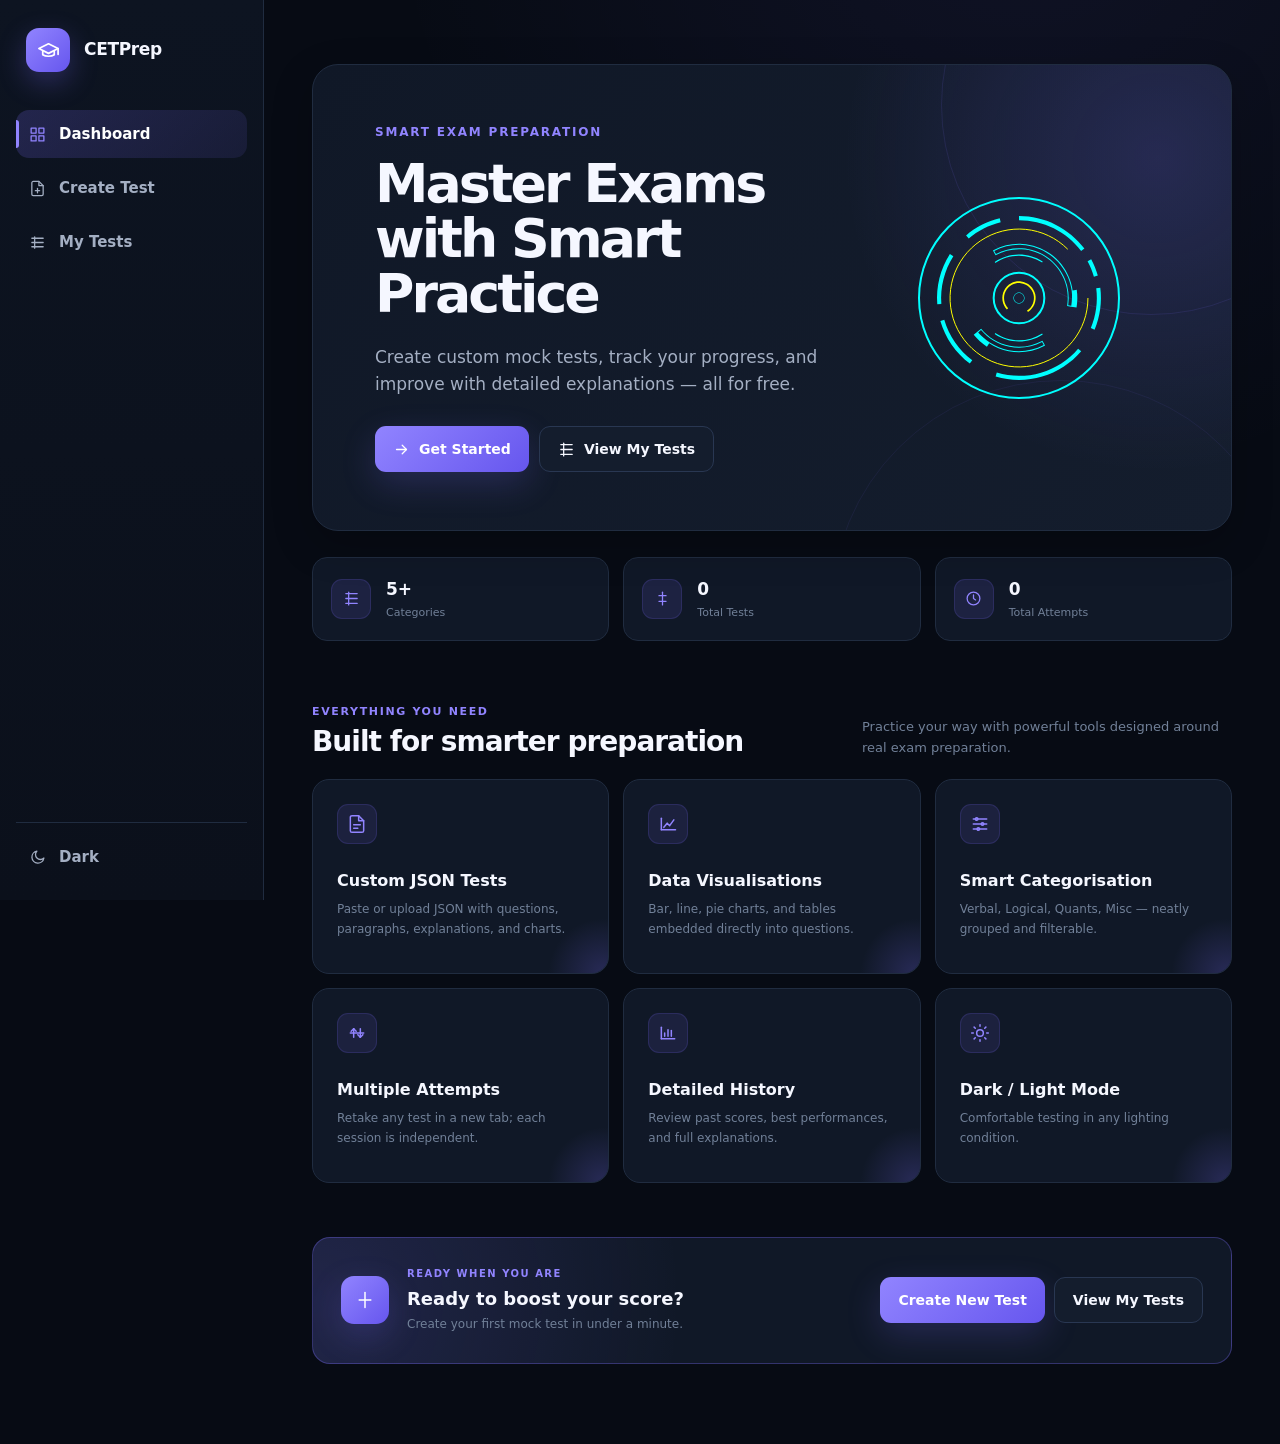
==== commit 820cd698: "add loading element" ====
--- a/index.html
+++ b/index.html
@@ -121,7 +121,7 @@
                 </div>
 
                 <div class="hero-analytics">
-                    <div class="analytics-card">
+                    <!-- <div class="analytics-card">
                         <div class="analytics-label">Performance</div>
                         <div class="analytics-title">Real-time Analytics</div>
                         <div class="chart">
@@ -149,7 +149,53 @@
                                 <span>Best Score</span>
                             </div>
                         </div>
-                    </div>
+                    </div> -->
+                    <!-- From Uiverse.io by Nawsome --> 
+<div class="svg-frame">
+	<svg style="--i:0;--j:0;">
+		<g id="out1">
+			<path d="M72 172C72 116.772 116.772 72 172 72C227.228 72 272 116.772 272 172C272 227.228 227.228 272 172 272C116.772 272 72 227.228 72 172ZM197.322 172C197.322 158.015 185.985 146.678 172 146.678C158.015 146.678 146.678 158.015 146.678 172C146.678 185.985 158.015 197.322 172 197.322C185.985 197.322 197.322 185.985 197.322 172Z"></path>
+			<path mask="url(#path-1-inside-1_111_3212)" stroke-miterlimit="16" stroke-width="2" stroke="#00FFFF" d="M72 172C72 116.772 116.772 72 172 72C227.228 72 272 116.772 272 172C272 227.228 227.228 272 172 272C116.772 272 72 227.228 72 172ZM197.322 172C197.322 158.015 185.985 146.678 172 146.678C158.015 146.678 146.678 158.015 146.678 172C146.678 185.985 158.015 197.322 172 197.322C185.985 197.322 197.322 185.985 197.322 172Z"></path>
+		</g>
+	</svg>
+
+	<svg style="--i:1;--j:1;">
+		<g id="out2">
+			<mask fill="white" id="path-2-inside-2_111_3212">
+				<path d="M102.892 127.966C93.3733 142.905 88.9517 160.527 90.2897 178.19L94.3752 177.88C93.1041 161.1 97.3046 144.36 106.347 130.168L102.892 127.966Z"></path>
+				<path d="M93.3401 194.968C98.3049 211.971 108.646 226.908 122.814 237.541L125.273 234.264C111.814 224.163 101.99 209.973 97.2731 193.819L93.3401 194.968Z"></path>
+				<path d="M152.707 92.3592C140.33 95.3575 128.822 101.199 119.097 109.421L121.742 112.55C130.981 104.739 141.914 99.1897 153.672 96.3413L152.707 92.3592Z"></path>
+				<path d="M253.294 161.699C255.099 175.937 253.132 190.4 247.59 203.639L243.811 202.057C249.075 189.48 250.944 175.74 249.23 162.214L253.294 161.699Z"></path>
+				<path d="M172 90.0557C184.677 90.0557 197.18 92.9967 208.528 98.6474C219.875 104.298 229.757 112.505 237.396 122.621L234.126 125.09C226.869 115.479 217.481 107.683 206.701 102.315C195.921 96.9469 184.043 94.1529 172 94.1529V90.0557Z"></path>
+				<path d="M244.195 133.235C246.991 138.442 249.216 143.937 250.83 149.623L246.888 150.742C245.355 145.34 243.242 140.12 240.586 135.174L244.195 133.235Z"></path>
+				<path d="M234.238 225.304C223.932 237.338 210.358 246.126 195.159 250.604C179.961 255.082 163.79 255.058 148.606 250.534L149.775 246.607C164.201 250.905 179.563 250.928 194.001 246.674C208.44 242.42 221.335 234.071 231.126 222.639L234.238 225.304Z"></path>
+			</mask>
+			<path mask="url(#path-2-inside-2_111_3212)" fill="#00FFFF" d="M102.892 127.966L105.579 123.75L101.362 121.063L98.6752 125.28L102.892 127.966ZM90.2897 178.19L85.304 178.567L85.6817 183.553L90.6674 183.175L90.2897 178.19ZM94.3752 177.88L94.7529 182.866L99.7386 182.488L99.3609 177.503L94.3752 177.88ZM106.347 130.168L110.564 132.855L113.251 128.638L109.034 125.951L106.347 130.168ZM93.3401 194.968L91.9387 190.168L87.1391 191.569L88.5405 196.369L93.3401 194.968ZM122.814 237.541L119.813 241.54L123.812 244.541L126.813 240.542L122.814 237.541ZM125.273 234.264L129.272 237.265L132.273 233.266L128.274 230.265L125.273 234.264ZM97.2731 193.819L102.073 192.418L100.671 187.618L95.8717 189.02L97.2731 193.819ZM152.707 92.3592L157.567 91.182L156.389 86.3226L151.53 87.4998L152.707 92.3592ZM119.097 109.421L115.869 105.603L112.05 108.831L115.278 112.649L119.097 109.421ZM121.742 112.55L117.924 115.778L121.152 119.596L124.97 116.368L121.742 112.55ZM153.672 96.3413L154.849 101.201L159.708 100.023L158.531 95.1641L153.672 96.3413ZM253.294 161.699L258.255 161.07L257.626 156.11L252.666 156.738L253.294 161.699ZM247.59 203.639L245.66 208.251L250.272 210.182L252.203 205.569L247.59 203.639ZM243.811 202.057L239.198 200.126L237.268 204.739L241.88 206.669L243.811 202.057ZM249.23 162.214L248.601 157.253L243.641 157.882L244.269 162.842L249.23 162.214ZM172 90.0557V85.0557H167V90.0557H172ZM208.528 98.6474L206.299 103.123L206.299 103.123L208.528 98.6474ZM237.396 122.621L240.409 126.611L244.399 123.598L241.386 119.608L237.396 122.621ZM234.126 125.09L230.136 128.103L233.149 132.093L237.139 129.08L234.126 125.09ZM206.701 102.315L204.473 106.791L204.473 106.791L206.701 102.315ZM172 94.1529H167V99.1529H172V94.1529ZM244.195 133.235L248.601 130.87L246.235 126.465L241.83 128.83L244.195 133.235ZM250.83 149.623L252.195 154.433L257.005 153.067L255.64 148.257L250.83 149.623ZM246.888 150.742L242.078 152.107L243.444 156.917L248.254 155.552L246.888 150.742ZM240.586 135.174L238.22 130.768L233.815 133.134L236.181 137.539L240.586 135.174ZM234.238 225.304L238.036 228.556L241.288 224.759L237.491 221.506L234.238 225.304ZM195.159 250.604L196.572 255.4L196.572 255.4L195.159 250.604ZM148.606 250.534L143.814 249.107L142.386 253.899L147.178 255.326L148.606 250.534ZM149.775 246.607L151.203 241.816L146.411 240.388L144.983 245.18L149.775 246.607ZM194.001 246.674L195.415 251.47L195.415 251.47L194.001 246.674ZM231.126 222.639L234.379 218.841L230.581 215.589L227.329 219.386L231.126 222.639ZM98.6752 125.28C88.5757 141.13 83.8844 159.826 85.304 178.567L95.2754 177.812C94.0191 161.227 98.1709 144.681 107.109 130.653L98.6752 125.28ZM90.6674 183.175L94.7529 182.866L93.9976 172.895L89.912 173.204L90.6674 183.175ZM99.3609 177.503C98.1715 161.8 102.102 146.135 110.564 132.855L102.131 127.481C92.5071 142.585 88.0368 160.4 89.3895 178.258L99.3609 177.503ZM109.034 125.951L105.579 123.75L100.205 132.183L103.661 134.385L109.034 125.951ZM88.5405 196.369C93.8083 214.41 104.78 230.259 119.813 241.54L125.815 233.542C112.512 223.558 102.802 209.532 98.1397 193.566L88.5405 196.369ZM126.813 240.542L129.272 237.265L121.274 231.263L118.815 234.54L126.813 240.542ZM128.274 230.265C115.679 220.813 106.486 207.534 102.073 192.418L92.4735 195.221C97.493 212.412 107.948 227.513 122.272 238.263L128.274 230.265ZM95.8717 189.02L91.9387 190.168L94.7415 199.767L98.6745 198.619L95.8717 189.02ZM151.53 87.4998C138.398 90.681 126.188 96.8793 115.869 105.603L122.325 113.239C131.457 105.519 142.262 100.034 153.884 97.2187L151.53 87.4998ZM115.278 112.649L117.924 115.778L125.56 109.322L122.915 106.193L115.278 112.649ZM124.97 116.368C133.616 109.059 143.846 103.866 154.849 101.201L152.495 91.4818C139.981 94.5132 128.347 100.419 118.514 108.732L124.97 116.368ZM158.531 95.1641L157.567 91.182L147.848 93.5364L148.812 97.5185L158.531 95.1641ZM248.334 162.327C250.028 175.697 248.181 189.277 242.978 201.708L252.203 205.569C258.082 191.522 260.169 176.177 258.255 161.07L248.334 162.327ZM249.521 199.027L245.741 197.445L241.88 206.669L245.66 208.251L249.521 199.027ZM248.423 203.987C254.025 190.602 256.014 175.98 254.19 161.585L244.269 162.842C245.873 175.5 244.125 188.357 239.198 200.126L248.423 203.987ZM249.858 167.174L253.923 166.659L252.666 156.738L248.601 157.253L249.858 167.174ZM172 95.0557C183.903 95.0557 195.644 97.8172 206.299 103.123L210.757 94.1717C198.717 88.1761 185.45 85.0557 172 85.0557V95.0557ZM206.299 103.123C216.954 108.429 226.233 116.135 233.406 125.634L241.386 119.608C233.281 108.874 222.796 100.167 210.757 94.1717L206.299 103.123ZM234.383 118.631L231.113 121.1L237.139 129.08L240.409 126.611L234.383 118.631ZM238.116 122.077C230.393 111.849 220.403 103.552 208.93 97.8393L204.473 106.791C214.56 111.814 223.345 119.11 230.136 128.103L238.116 122.077ZM208.93 97.8393C197.458 92.1263 184.816 89.1529 172 89.1529V99.1529C183.269 99.1529 194.385 101.767 204.473 106.791L208.93 97.8393ZM177 94.1529V90.0557H167V94.1529H177ZM239.79 135.601C242.416 140.49 244.504 145.649 246.02 150.988L255.64 148.257C253.927 142.225 251.567 136.395 248.601 130.87L239.79 135.601ZM249.464 144.813L245.523 145.932L248.254 155.552L252.195 154.433L249.464 144.813ZM251.698 149.376C250.067 143.628 247.818 138.073 244.991 132.808L236.181 137.539C238.666 142.168 240.644 147.052 242.078 152.107L251.698 149.376ZM242.951 139.579L246.561 137.64L241.83 128.83L238.22 130.768L242.951 139.579ZM230.441 222.051C220.763 233.351 208.017 241.603 193.746 245.808L196.572 255.4C212.698 250.649 227.101 241.325 238.036 228.556L230.441 222.051ZM193.746 245.808C179.475 250.012 164.291 249.99 150.033 245.742L147.178 255.326C163.289 260.125 180.447 260.151 196.572 255.4L193.746 245.808ZM153.397 251.962L154.567 248.035L144.983 245.18L143.814 249.107L153.397 251.962ZM148.348 251.399C163.7 255.973 180.049 255.997 195.415 251.47L192.588 241.877C179.077 245.858 164.702 245.837 151.203 241.816L148.348 251.399ZM195.415 251.47C210.78 246.942 224.504 238.058 234.924 225.891L227.329 219.386C218.167 230.084 206.099 237.897 192.588 241.877L195.415 251.47ZM227.874 226.436L230.986 229.101L237.491 221.506L234.379 218.841L227.874 226.436Z"></path>
+		</g>
+	</svg>
+
+	<svg style="--i:0;--j:2;">
+		<g id="inner3">
+			<path d="M195.136 135.689C188.115 131.215 179.948 128.873 171.624 128.946C163.299 129.019 155.174 131.503 148.232 136.099L148.42 136.382C155.307 131.823 163.368 129.358 171.627 129.286C179.886 129.213 187.988 131.537 194.954 135.975L195.136 135.689Z"></path>
+			<path d="M195.136 208.311C188.115 212.784 179.948 215.127 171.624 215.054C163.299 214.981 155.174 212.496 148.232 207.901L148.42 207.618C155.307 212.177 163.368 214.642 171.627 214.714C179.886 214.786 187.988 212.463 194.954 208.025L195.136 208.311Z"></path>
+			<path mask="url(#path-5-inside-3_111_3212)" fill="#00FFFF" d="M195.136 135.689L195.474 135.904L195.689 135.566L195.351 135.352L195.136 135.689ZM171.624 128.946L171.627 129.346L171.624 128.946ZM148.232 136.099L148.011 135.765L147.678 135.986L147.899 136.32L148.232 136.099ZM148.42 136.382L148.086 136.603L148.307 136.936L148.641 136.716L148.42 136.382ZM171.627 129.286L171.63 129.686L171.627 129.286ZM194.954 135.975L194.739 136.313L195.076 136.528L195.291 136.19L194.954 135.975ZM195.136 208.311L195.351 208.648L195.689 208.433L195.474 208.096L195.136 208.311ZM171.624 215.054L171.627 214.654L171.624 215.054ZM148.232 207.901L147.899 207.68L147.678 208.014L148.011 208.234L148.232 207.901ZM148.42 207.618L148.641 207.284L148.307 207.063L148.086 207.397L148.42 207.618ZM171.627 214.714L171.63 214.314L171.627 214.714ZM194.954 208.025L195.291 207.81L195.076 207.472L194.739 207.687L194.954 208.025ZM195.351 135.352C188.265 130.836 180.022 128.473 171.62 128.546L171.627 129.346C179.874 129.274 187.966 131.594 194.921 136.026L195.351 135.352ZM171.62 128.546C163.218 128.619 155.018 131.127 148.011 135.765L148.453 136.432C155.33 131.88 163.38 129.418 171.627 129.346L171.62 128.546ZM147.899 136.32L148.086 136.603L148.753 136.161L148.566 135.878L147.899 136.32ZM148.641 136.716C155.463 132.199 163.448 129.757 171.63 129.686L171.623 128.886C163.287 128.958 155.15 131.447 148.199 136.049L148.641 136.716ZM171.63 129.686C179.812 129.614 187.839 131.916 194.739 136.313L195.169 135.638C188.138 131.158 179.959 128.813 171.623 128.886L171.63 129.686ZM195.291 136.19L195.474 135.904L194.799 135.474L194.617 135.76L195.291 136.19ZM194.921 207.974C187.966 212.406 179.874 214.726 171.627 214.654L171.62 215.454C180.022 215.527 188.265 213.163 195.351 208.648L194.921 207.974ZM171.627 214.654C163.38 214.582 155.33 212.12 148.453 207.567L148.011 208.234C155.018 212.873 163.218 215.38 171.62 215.454L171.627 214.654ZM148.566 208.122L148.753 207.838L148.086 207.397L147.899 207.68L148.566 208.122ZM148.199 207.951C155.15 212.553 163.287 215.041 171.623 215.114L171.63 214.314C163.448 214.243 155.463 211.801 148.641 207.284L148.199 207.951ZM171.623 215.114C179.959 215.187 188.138 212.842 195.169 208.362L194.739 207.687C187.839 212.084 179.812 214.386 171.63 214.314L171.623 215.114ZM194.617 208.239L194.799 208.526L195.474 208.096L195.291 207.81L194.617 208.239Z"></path>
+		</g>
+		<path stroke="#00FFFF" d="M240.944 172C240.944 187.951 235.414 203.408 225.295 215.738C215.176 228.068 201.095 236.508 185.45 239.62C169.806 242.732 153.567 240.323 139.5 232.804C125.433 225.285 114.408 213.12 108.304 198.384C102.2 183.648 101.394 167.25 106.024 151.987C110.654 136.723 120.434 123.537 133.696 114.675C146.959 105.813 162.884 101.824 178.758 103.388C194.632 104.951 209.472 111.97 220.751 123.249" id="out3"></path>
+	</svg>
+
+	<svg style="--i:1;--j:3;">
+		<g id="inner1">
+			<path fill="#00FFFF" d="M145.949 124.51L148.554 129.259C156.575 124.859 165.672 122.804 174.806 123.331C183.94 123.858 192.741 126.944 200.203 132.236C207.665 137.529 213.488 144.815 217.004 153.261C220.521 161.707 221.59 170.972 220.09 179.997L224.108 180.665L224.102 180.699L229.537 181.607C230.521 175.715 230.594 169.708 229.753 163.795L225.628 164.381C224.987 159.867 223.775 155.429 222.005 151.179C218.097 141.795 211.628 133.699 203.337 127.818C195.045 121.937 185.266 118.508 175.118 117.923C165.302 117.357 155.525 119.474 146.83 124.037C146.535 124.192 146.241 124.349 145.949 124.51ZM224.638 164.522C224.009 160.091 222.819 155.735 221.082 151.563C217.246 142.352 210.897 134.406 202.758 128.634C194.62 122.862 185.021 119.496 175.06 118.922C165.432 118.367 155.841 120.441 147.311 124.914L148.954 127.91C156.922 123.745 165.876 121.814 174.864 122.333C184.185 122.87 193.166 126.019 200.782 131.421C208.397 136.822 214.339 144.257 217.928 152.877C221.388 161.188 222.526 170.276 221.23 179.173L224.262 179.677C224.998 174.671 225.35 169.535 224.638 164.522Z" clip-rule="evenodd" fill-rule="evenodd"></path>
+			<path fill="#00FFFF" d="M139.91 220.713C134.922 217.428 130.469 213.395 126.705 208.758L130.983 205.286L130.985 205.288L134.148 202.721C141.342 211.584 151.417 217.642 162.619 219.839C173.821 222.036 185.438 220.232 195.446 214.742L198.051 219.491C197.759 219.651 197.465 219.809 197.17 219.963C186.252 225.693 173.696 227.531 161.577 225.154C154.613 223.789 148.041 221.08 142.202 217.234L139.91 220.713ZM142.752 216.399C148.483 220.174 154.934 222.833 161.769 224.173C173.658 226.504 185.977 224.704 196.689 219.087L195.046 216.09C185.035 221.323 173.531 222.998 162.427 220.82C151.323 218.643 141.303 212.747 134.01 204.122L131.182 206.5C134.451 210.376 138.515 213.607 142.752 216.399Z" clip-rule="evenodd" fill-rule="evenodd"></path>
+		</g>
+	</svg>
+
+	<svg style="--i:2;--j:4;">
+		<path fill="#00FFFF" d="M180.956 186.056C183.849 184.212 186.103 181.521 187.41 178.349C188.717 175.177 189.013 171.679 188.258 168.332C187.503 164.986 185.734 161.954 183.192 159.65C180.649 157.346 177.458 155.883 174.054 155.46C170.649 155.038 167.197 155.676 164.169 157.288C161.14 158.9 158.683 161.407 157.133 164.468C155.582 167.528 155.014 170.992 155.505 174.388C155.997 177.783 157.524 180.944 159.879 183.439L161.129 182.259C159.018 180.021 157.648 177.186 157.207 174.141C156.766 171.096 157.276 167.989 158.667 165.245C160.057 162.5 162.261 160.252 164.977 158.806C167.693 157.36 170.788 156.788 173.842 157.167C176.895 157.546 179.757 158.858 182.037 160.924C184.317 162.99 185.904 165.709 186.581 168.711C187.258 171.712 186.992 174.849 185.82 177.694C184.648 180.539 182.627 182.952 180.032 184.606L180.956 186.056Z" id="center1"></path>
+		<path fill="#00FFFF" d="M172 166.445C175.068 166.445 177.556 168.932 177.556 172C177.556 175.068 175.068 177.556 172 177.556C168.932 177.556 166.444 175.068 166.444 172C166.444 168.932 168.932 166.445 172 166.445ZM172 177.021C174.773 177.021 177.021 174.773 177.021 172C177.021 169.227 174.773 166.979 172 166.979C169.227 166.979 166.979 169.227 166.979 172C166.979 174.773 169.227 177.021 172 177.021Z" id="center"></path>
+	</svg>
+
+</div>
                 </div>
             </div>
 
@@ -421,6 +467,7 @@
     const STORAGE_KEY = 'cet_mock_tests_v3';
     const OLD_KEY = 'cet_mock_tests_v2';
     const ATTEMPTS_KEY = 'cet_test_attempts';
+    const THEME_KEY = 'cetprep-theme';
 
     function getAllTests() {
         let raw = localStorage.getItem(STORAGE_KEY);
@@ -467,7 +514,7 @@
     }
 
     function generateTestId() {
-        return 'test_' + Date.now() + '_' + Math.random().toString(36).substr(2, 8);
+        return 'test_' + (crypto.randomUUID ? crypto.randomUUID() : Date.now() + '_' + Math.random().toString(36).substr(2, 8));
     }
 
     /* =========================================================
@@ -486,7 +533,7 @@
         const titles = { success: 'Success!', error: 'Error!', info: 'Info', warning: 'Warning!' };
         const toast = document.createElement('div');
         toast.className = `toast ${type}`;
-        toast.innerHTML = `<div class="toast-icon">${icons[type]}</div><div class="toast-content"><div class="toast-title">${title || titles[type]}</div><div class="toast-message">${message}</div></div>`;
+        toast.innerHTML = `<div class="toast-icon">${icons[type]}</div><div class="toast-content"><div class="toast-title">${escapeHtml(title || titles[type])}</div><div class="toast-message">${escapeHtml(message)}</div></div>`;
         container.appendChild(toast);
         setTimeout(() => {
             toast.classList.add('hide');
@@ -512,8 +559,14 @@
             </div>
         `;
         document.body.appendChild(modal);
-        document.getElementById('modalCancel').addEventListener('click', () => { modal.remove(); if(onCancel) onCancel(); });
-        document.getElementById('modalConfirm').addEventListener('click', () => { modal.remove(); onConfirm(); });
+        const cancelHandler = () => { modal.remove(); if(onCancel) onCancel(); };
+        const confirmHandler = () => { modal.remove(); onConfirm(); };
+        document.getElementById('modalCancel').addEventListener('click', cancelHandler);
+        document.getElementById('modalConfirm').addEventListener('click', confirmHandler);
+        // Cleanup on escape key
+        const escHandler = (e) => { if (e.key === 'Escape') { modal.remove(); if(onCancel) onCancel(); document.removeEventListener('keydown', escHandler); } };
+        document.addEventListener('keydown', escHandler);
+        modal.addEventListener('remove', () => document.removeEventListener('keydown', escHandler), { once: true });
     }
 
     function showHistoryModal(testId) {
@@ -554,7 +607,9 @@
             </div>
         `;
         document.body.appendChild(modal);
-        const closeModal = () => modal.remove();
+        const closeModal = () => { modal.remove(); document.removeEventListener('keydown', escHandler); };
+        const escHandler = (e) => { if (e.key === 'Escape') closeModal(); };
+        document.addEventListener('keydown', escHandler);
         document.getElementById('closeHistoryBtn')?.addEventListener('click', closeModal);
         document.getElementById('closeFooterBtn')?.addEventListener('click', closeModal);
     }
@@ -566,6 +621,7 @@
     function validateJSONStructure(data) {
         if (!Array.isArray(data)) return { valid: false, error: "Must be an array." };
         if (!data.length) return { valid: false, error: "At least one question required." };
+        const supportedCharts = ['[BARGRAPH]', '[LINEGRAPH]', '[PIEGRAPH]', '[TABLE]'];
         for (let i=0; i<data.length; i++) {
             const q = data[i];
             if (!q.question || typeof q.question !== 'string') return { valid: false, error: `Q${i+1}: missing question` };
@@ -573,6 +629,23 @@
             if (typeof q.correct !== 'number' || q.correct<0 || q.correct>4) return { valid: false, error: `Q${i+1}: correct 0-4` };
             if (!q.explanation || typeof q.explanation !== 'string') return { valid: false, error: `Q${i+1}: missing explanation` };
             if (q.hasOwnProperty('paragraph') && typeof q.paragraph !== 'string') return { valid: false, error: `Q${i+1}: paragraph must be string` };
+            // Validate paragraph chart data format
+            if (q.paragraph) {
+                const lines = q.paragraph.split('\n');
+                const firstLine = lines[0]?.trim().toUpperCase() || '';
+                const isChart = supportedCharts.some(c => firstLine.startsWith(c));
+                if (isChart) {
+                    if (lines.length < 3) return { valid: false, error: `Q${i+1}: chart needs title + data lines` };
+                    const dataLines = lines.slice(2).filter(l => l.includes(':'));
+                    if (!dataLines.length) return { valid: false, error: `Q${i+1}: chart data lines must be 'Key: Value'` };
+                    for (let line of dataLines) {
+                        const [, val] = line.split(':');
+                        if (val === undefined || val.trim() === '') return { valid: false, error: `Q${i+1}: missing value in '${line}'` };
+                        const numVal = parseFloat(val.trim());
+                        if (isNaN(numVal)) return { valid: false, error: `Q${i+1}: chart values must be numbers, got '${val.trim()}'` };
+                    }
+                }
+            }
         }
         return { valid: true };
     }
@@ -585,7 +658,15 @@
     const navItems = document.querySelectorAll('.nav-item');
     const goButtons = document.querySelectorAll('[data-go]');
 
+    // Page-specific cleanup (for form handlers, tab listeners, etc.)
+    // Global nav/goButtons are NOT cleaned up - they persist across SPA navigation
+    let currentPageCleanup = [];
+
     function showPage(pageName) {
+        // Run cleanup for previous page's specific handlers only
+        currentPageCleanup.forEach(fn => fn());
+        currentPageCleanup = [];
+
         const target = document.getElementById(pageName);
         if (!target) return;
         pages.forEach(page => page.classList.remove('active'));
@@ -600,7 +681,7 @@
     }
 
     navItems.forEach(item => {
-        item.addEventListener('click', event => {
+        item.addEventListener('click', (event) => {
             event.preventDefault();
             showPage(item.dataset.page);
         });
@@ -625,7 +706,7 @@
         }
     }
 
-    window.addEventListener('hashchange', loadFromHash);
+window.addEventListener('hashchange', loadFromHash);
 
     /* =========================================================
        CREATE TEST
@@ -641,19 +722,18 @@
 
     // Pre-fill sample JSON if empty
     if (!jsonInput.value) {
-        jsonInput.value = `[
-  {
-    "paragraph": "[BARGRAPH]\\nSales in 2024\\nProduct A: 120\\nProduct B: 85\\nProduct C: 200\\nProduct D: 45",
-    "question": "Best selling product?",
-    "options": ["A","B","C","D","E"],
-    "correct": 2,
-    "explanation": "Product C sold 200 units."
-  }
-]`;
+        const sample = [{
+            paragraph: "[BARGRAPH]\nSales in 2024\nProduct A: 120\nProduct B: 85\nProduct C: 200\nProduct D: 45",
+            question: "Best selling product?",
+            options: ["A","B","C","D","E"],
+            correct: 2,
+            explanation: "Product C sold 200 units."
+        }];
+        jsonInput.value = JSON.stringify(sample, null, 2);
     }
 
     // File upload
-    fileUpload.addEventListener('change', (e) => {
+    const fileUploadHandler = (e) => {
         const file = e.target.files[0];
         if (!file) {
             fileStatus.textContent = 'No file selected';
@@ -666,18 +746,19 @@
             showToast('File loaded', 'success');
         };
         reader.readAsText(file);
-    });
+    };
+fileUpload.addEventListener('change', fileUploadHandler);
 
     // Clear form
-    clearFormBtn.addEventListener('click', () => {
+    const clearFormHandler = () => {
         testNameInput.value = '';
         jsonInput.value = '';
         fileUpload.value = '';
         fileStatus.textContent = 'No file selected';
-    });
-
+    };
+   clearFormBtn.addEventListener('click', clearFormHandler);
     // Generate test
-    generateBtn.addEventListener('click', () => {
+    const generateHandler = () => {
         const name = testNameInput.value.trim();
         const cat = testCategory.value;
         const raw = jsonInput.value.trim();
@@ -701,9 +782,9 @@
         if (document.getElementById('tests').classList.contains('active')) {
             renderTestLibrary();
         }
-    });
-
-    /* =========================================================
+    };
+      generateBtn.addEventListener('click', generateHandler);
+        /* =========================================================
        MY TESTS – RENDER
        ========================================================= */
 
@@ -714,17 +795,21 @@
         return 'misc';
     }
 
-    function renderTestsForCategory(category, container) {
-        const tests = getAllTests().filter(t => (t.category || 'Misc') === category);
+    function renderTestsForCategory(category, container, searchTerm = '') {
+        let tests = getAllTests().filter(t => (t.category || 'Misc') === category);
+        if (searchTerm) {
+            const term = searchTerm.toLowerCase().trim();
+            tests = tests.filter(t => t.name.toLowerCase().includes(term));
+        }
         if (!tests.length) {
             container.innerHTML = `
                 <div class="empty-state-card">
                     <div class="empty-icon">
                         <svg class="icon" viewBox="0 0 24 24"><path d="M4 6h16"/><path d="M4 12h16"/><path d="M4 18h16"/><path d="M8 4v16"/></svg>
                     </div>
-                    <h3>No tests in ${category}</h3>
-                    <p>Create your first test to get started.</p>
-                    <button class="btn btn-primary" data-go="create">Create a Test</button>
+                    <h3>${searchTerm ? 'No matching tests' : 'No tests in ' + category}</h3>
+                    <p>${searchTerm ? 'Try a different search term.' : 'Create your first test to get started.'}</p>
+                    ${!searchTerm ? `<button class="btn btn-primary" data-go="create">Create a Test</button>` : ''}
                 </div>
             `;
             return;
@@ -780,19 +865,30 @@
     function renderTestLibrary() {
         const container = document.getElementById('testLibrary');
         const categories = ['Verbal Ability', 'Logical Reasoning', 'Quants', 'Misc'];
-
-        // Build tabs
+        // Track search inputs for filtering
+        const searchInputs = {};
+
+        // Build tabs with search
         let tabsHtml = `<div class="category-tabs">`;
         categories.forEach((cat, idx) => {
             tabsHtml += `<button class="tab-btn ${idx === 0 ? 'active' : ''}" data-cat="${cat}">${cat}</button>`;
         });
         tabsHtml += `</div>`;
 
-        // Build content panels
+        // Build content panels with search bar
         let contentHtml = '';
         categories.forEach((cat, idx) => {
             const active = idx === 0 ? ' active' : '';
-            contentHtml += `<div class="tab-content${active}" id="tab-${cat.replace(/\s/g, '')}"></div>`;
+            const searchId = `search-${cat.replace(/\s/g, '')}`;
+            contentHtml += `
+                <div class="tab-content${active}" id="tab-${cat.replace(/\s/g, '')}">
+                    <div class="search-wrapper">
+                        <input type="text" class="search-input" id="${searchId}" placeholder="Search ${cat} tests..." autocomplete="off">
+                        <svg class="search-icon" viewBox="0 0 24 24"><circle cx="11" cy="11" r="7"/><path d="M21 21l-4.3-4.3"/></svg>
+                    </div>
+                    <div class="test-list" id="list-${cat.replace(/\s/g, '')}"></div>
+                </div>
+            `;
         });
 
         container.innerHTML = tabsHtml + contentHtml;
@@ -800,19 +896,38 @@
         // Render each category
         categories.forEach(cat => {
             const panel = document.getElementById(`tab-${cat.replace(/\s/g, '')}`);
-            renderTestsForCategory(cat, panel);
-        });
-
-        // Tab switching
-        document.querySelectorAll('.tab-btn').forEach(btn => {
-            btn.addEventListener('click', () => {
+            const listContainer = panel.querySelector('.test-list');
+            renderTestsForCategory(cat, listContainer);
+            // Store search input reference
+            searchInputs[cat] = panel.querySelector('.search-input');
+        });
+
+        // Search handlers
+        categories.forEach(cat => {
+            const input = searchInputs[cat];
+            if (!input) return;
+            const handler = (e) => {
+                const term = e.target.value;
+                const listContainer = document.getElementById(`list-${cat.replace(/\s/g, '')}`);
+                renderTestsForCategory(cat, listContainer, term);
+            };
+            input.addEventListener('input', handler);
+            currentPageCleanup.push(() => input.removeEventListener('input', handler));
+        });
+
+        // Tab switching with cleanup
+        const tabButtons = document.querySelectorAll('.tab-btn');
+        tabButtons.forEach(btn => {
+            const handler = () => {
                 document.querySelectorAll('.tab-btn').forEach(b => b.classList.remove('active'));
                 btn.classList.add('active');
                 const cat = btn.dataset.cat;
                 document.querySelectorAll('.tab-content').forEach(tc => tc.classList.remove('active'));
                 const target = document.getElementById(`tab-${cat.replace(/\s/g, '')}`);
                 if (target) target.classList.add('active');
-            });
+            };
+            btn.addEventListener('click', handler);
+            currentPageCleanup.push(() => btn.removeEventListener('click', handler));
         });
     }
 
@@ -873,15 +988,17 @@
         }
     }
 
-    themeToggle.addEventListener('click', () => {
+    const themeToggleHandler = () => {
         document.body.classList.toggle('light');
         const mode = document.body.classList.contains('light') ? 'light' : 'dark';
-        localStorage.setItem('cetprep-theme', mode);
+        localStorage.setItem(THEME_KEY, mode);
         updateThemeUI();
-    });
+    };
+    themeToggle.addEventListener('click', themeToggleHandler);
+    // Theme toggle is in sidebar (global) - NOT added to currentPageCleanup
 
     // Restore theme
-    const savedTheme = localStorage.getItem('cetprep-theme');
+    const savedTheme = localStorage.getItem(THEME_KEY);
     if (savedTheme === 'light') {
         document.body.classList.add('light');
     }
--- a/index.css
+++ b/index.css
@@ -948,6 +948,43 @@
     display: block;
 }
 
+.search-wrapper {
+    position: relative;
+    margin-bottom: 16px;
+}
+
+.search-input {
+    width: 100%;
+    padding: 12px 16px 12px 44px;
+    background: var(--bg);
+    border: 1px solid var(--border);
+    border-radius: var(--radius-md);
+    color: var(--text);
+    font-size: 14px;
+    transition: border-color var(--transition), box-shadow var(--transition);
+}
+
+.search-input:focus {
+    outline: none;
+    border-color: var(--primary-light);
+    box-shadow: 0 0 0 3px rgba(124, 108, 255, .15);
+}
+
+.search-input::placeholder {
+    color: var(--text-muted);
+}
+
+.search-icon {
+    position: absolute;
+    left: 14px;
+    top: 50%;
+    transform: translateY(-50%);
+    width: 18px;
+    height: 18px;
+    color: var(--text-muted);
+    pointer-events: none;
+}
+
 /* ---------- Toast ---------- */
 .toast-container {
     position: fixed;
@@ -1293,4 +1330,69 @@
 /* Reduced motion */
 @media (prefers-reduced-motion: reduce) {
     * { animation-duration: 0.01ms !important; transition-duration: 0.01ms !important; }
+}
+
+
+
+/* From Uiverse.io by Nawsome */ 
+.svg-frame {
+  position: relative;
+  width: 300px;
+  height: 300px;
+  transform-style: preserve-3d;
+  display: flex;
+  justify-content: center;
+  align-items: center;
+}
+
+.svg-frame svg {
+  position: absolute;
+  transition: .5s;
+  z-index: calc(1 - (0.2 * var(--j)));
+  transform-origin: center;
+  width: 344px;
+  height: 344px;
+  fill: none;
+}
+
+.svg-frame:hover svg {
+  transform: rotate(-80deg) skew(30deg) translateX(calc(45px * var(--i))) translateY(calc(-35px * var(--i)));
+}
+
+.svg-frame svg #center {
+  transition: .5s;
+  transform-origin: center;
+}
+
+.svg-frame:hover svg #center {
+  transform: rotate(-30deg) translateX(45px) translateY(-3px);
+}
+
+#out2 {
+  animation: rotate16 7s ease-in-out infinite alternate;
+  transform-origin: center;
+}
+
+#out3 {
+  animation: rotate16 3s ease-in-out infinite alternate;
+  transform-origin: center;
+  stroke: #ff0;
+}
+
+#inner3,
+#inner1 {
+  animation: rotate16 4s ease-in-out infinite alternate;
+  transform-origin: center;
+}
+
+#center1 {
+  fill: #ff0;
+  animation: rotate16 2s ease-in-out infinite alternate;
+  transform-origin: center;
+}
+
+@keyframes rotate16 {
+  to {
+    transform: rotate(360deg);
+  }
 }
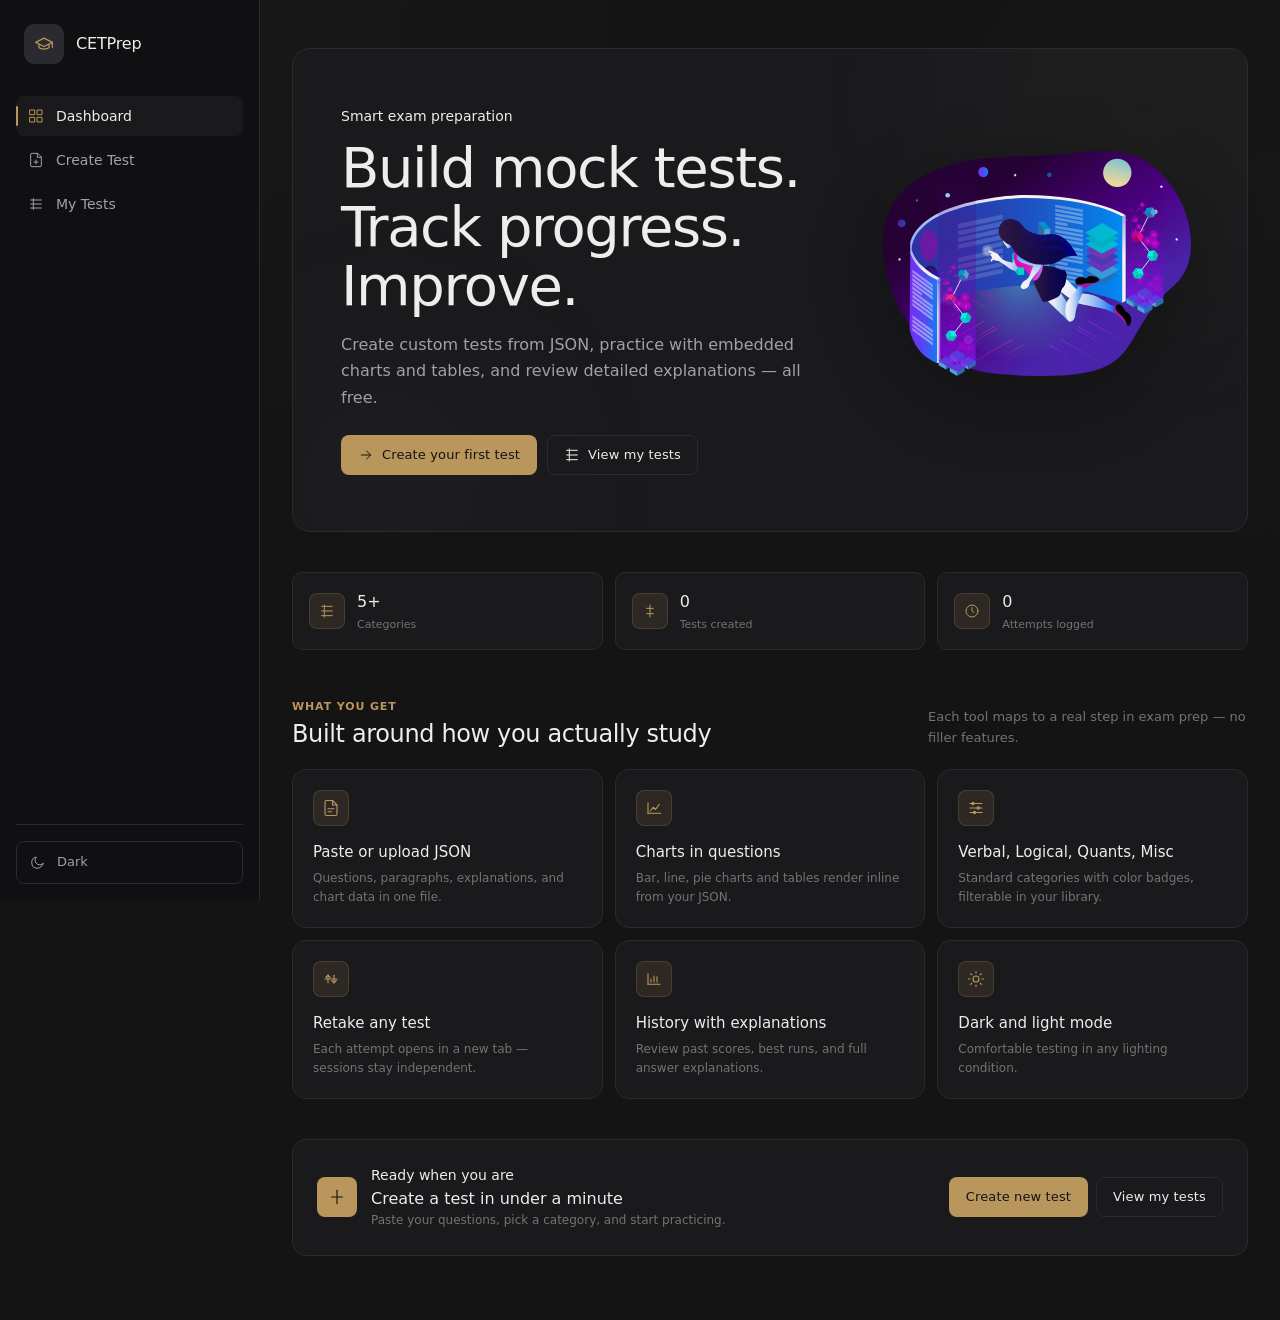
==== commit 1dc7105f: "Improve UI" ====
--- a/index.html
+++ b/index.html
@@ -2,19 +2,10 @@
 <html lang="en">
 <head>
     <meta charset="UTF-8">
-    <!-- Standard favicon -->
-<link rel="icon" type="image/x-icon" href="favicon.ico">
-
-<!-- For modern browsers (supports PNG, SVG, etc.) -->
-<link rel="icon" type="image/png" sizes="32x32" href="favicon.ico">
-
-<!-- For Apple devices -->
-<link rel="apple-touch-icon" sizes="180x180" href="favicon.ico">
     <meta name="viewport" content="width=device-width, initial-scale=1.0">
     <title>CETPrep — Smart Practice</title>
     <link rel="icon" href="favicon.ico">
     <link rel="stylesheet" href="index.css">
-    <!-- <link rel="icon" type="image/png" href="/favicon.ico"> -->
 </head>
 <body>
 
@@ -94,11 +85,10 @@
 
             <div class="hero">
                 <div class="hero-content">
-                    <div class="hero-label">Smart Exam Preparation</div>
-                    <h1 class="hero-title">Master Exams with Smart Practice</h1>
+                    <div class="hero-label">Smart exam preparation</div>
+                    <h1 class="hero-title">Build mock tests. Track progress. Improve.</h1>
                     <p class="hero-description">
-                        Create custom mock tests, track your progress,
-                        and improve with detailed explanations — all for free.
+                        Create custom tests from JSON, practice with embedded charts and tables, and review detailed explanations — all free.
                     </p>
                     <div class="hero-actions">
                         <button class="btn btn-primary" data-go="create">
@@ -106,7 +96,7 @@
                                 <path d="M5 12h14"/>
                                 <path d="m13 6 6 6-6 6"/>
                             </svg>
-                            Get Started
+                            Create your first test
                         </button>
                         <button class="btn btn-secondary" data-go="tests">
                             <svg class="icon icon-sm" viewBox="0 0 24 24">
@@ -115,87 +105,14 @@
                                 <path d="M4 19h16"/>
                                 <path d="M8 3v18"/>
                             </svg>
-                            View My Tests
+                            View my tests
                         </button>
                     </div>
                 </div>
 
-                <div class="hero-analytics">
-                    <!-- <div class="analytics-card">
-                        <div class="analytics-label">Performance</div>
-                        <div class="analytics-title">Real-time Analytics</div>
-                        <div class="chart">
-                            <div class="bar" style="height:35%"></div>
-                            <div class="bar" style="height:42%"></div>
-                            <div class="bar" style="height:48%"></div>
-                            <div class="bar" style="height:55%"></div>
-                            <div class="bar" style="height:63%"></div>
-                            <div class="bar" style="height:70%"></div>
-                            <div class="bar" style="height:78%"></div>
-                            <div class="bar" style="height:88%"></div>
-                            <div class="bar" style="height:96%"></div>
-                        </div>
-                        <div class="analytics-stats">
-                            <div class="analytics-stat">
-                                <strong id="avgScore">0%</strong>
-                                <span>Avg. Score</span>
-                            </div>
-                            <div class="analytics-stat">
-                                <strong id="totalTests">0</strong>
-                                <span>Tests Taken</span>
-                            </div>
-                            <div class="analytics-stat">
-                                <strong id="bestScore">0%</strong>
-                                <span>Best Score</span>
-                            </div>
-                        </div>
-                    </div> -->
-                    <!-- From Uiverse.io by Nawsome --> 
-<div class="svg-frame">
-	<svg style="--i:0;--j:0;">
-		<g id="out1">
-			<path d="M72 172C72 116.772 116.772 72 172 72C227.228 72 272 116.772 272 172C272 227.228 227.228 272 172 272C116.772 272 72 227.228 72 172ZM197.322 172C197.322 158.015 185.985 146.678 172 146.678C158.015 146.678 146.678 158.015 146.678 172C146.678 185.985 158.015 197.322 172 197.322C185.985 197.322 197.322 185.985 197.322 172Z"></path>
-			<path mask="url(#path-1-inside-1_111_3212)" stroke-miterlimit="16" stroke-width="2" stroke="#00FFFF" d="M72 172C72 116.772 116.772 72 172 72C227.228 72 272 116.772 272 172C272 227.228 227.228 272 172 272C116.772 272 72 227.228 72 172ZM197.322 172C197.322 158.015 185.985 146.678 172 146.678C158.015 146.678 146.678 158.015 146.678 172C146.678 185.985 158.015 197.322 172 197.322C185.985 197.322 197.322 185.985 197.322 172Z"></path>
-		</g>
-	</svg>
-
-	<svg style="--i:1;--j:1;">
-		<g id="out2">
-			<mask fill="white" id="path-2-inside-2_111_3212">
-				<path d="M102.892 127.966C93.3733 142.905 88.9517 160.527 90.2897 178.19L94.3752 177.88C93.1041 161.1 97.3046 144.36 106.347 130.168L102.892 127.966Z"></path>
-				<path d="M93.3401 194.968C98.3049 211.971 108.646 226.908 122.814 237.541L125.273 234.264C111.814 224.163 101.99 209.973 97.2731 193.819L93.3401 194.968Z"></path>
-				<path d="M152.707 92.3592C140.33 95.3575 128.822 101.199 119.097 109.421L121.742 112.55C130.981 104.739 141.914 99.1897 153.672 96.3413L152.707 92.3592Z"></path>
-				<path d="M253.294 161.699C255.099 175.937 253.132 190.4 247.59 203.639L243.811 202.057C249.075 189.48 250.944 175.74 249.23 162.214L253.294 161.699Z"></path>
-				<path d="M172 90.0557C184.677 90.0557 197.18 92.9967 208.528 98.6474C219.875 104.298 229.757 112.505 237.396 122.621L234.126 125.09C226.869 115.479 217.481 107.683 206.701 102.315C195.921 96.9469 184.043 94.1529 172 94.1529V90.0557Z"></path>
-				<path d="M244.195 133.235C246.991 138.442 249.216 143.937 250.83 149.623L246.888 150.742C245.355 145.34 243.242 140.12 240.586 135.174L244.195 133.235Z"></path>
-				<path d="M234.238 225.304C223.932 237.338 210.358 246.126 195.159 250.604C179.961 255.082 163.79 255.058 148.606 250.534L149.775 246.607C164.201 250.905 179.563 250.928 194.001 246.674C208.44 242.42 221.335 234.071 231.126 222.639L234.238 225.304Z"></path>
-			</mask>
-			<path mask="url(#path-2-inside-2_111_3212)" fill="#00FFFF" d="M102.892 127.966L105.579 123.75L101.362 121.063L98.6752 125.28L102.892 127.966ZM90.2897 178.19L85.304 178.567L85.6817 183.553L90.6674 183.175L90.2897 178.19ZM94.3752 177.88L94.7529 182.866L99.7386 182.488L99.3609 177.503L94.3752 177.88ZM106.347 130.168L110.564 132.855L113.251 128.638L109.034 125.951L106.347 130.168ZM93.3401 194.968L91.9387 190.168L87.1391 191.569L88.5405 196.369L93.3401 194.968ZM122.814 237.541L119.813 241.54L123.812 244.541L126.813 240.542L122.814 237.541ZM125.273 234.264L129.272 237.265L132.273 233.266L128.274 230.265L125.273 234.264ZM97.2731 193.819L102.073 192.418L100.671 187.618L95.8717 189.02L97.2731 193.819ZM152.707 92.3592L157.567 91.182L156.389 86.3226L151.53 87.4998L152.707 92.3592ZM119.097 109.421L115.869 105.603L112.05 108.831L115.278 112.649L119.097 109.421ZM121.742 112.55L117.924 115.778L121.152 119.596L124.97 116.368L121.742 112.55ZM153.672 96.3413L154.849 101.201L159.708 100.023L158.531 95.1641L153.672 96.3413ZM253.294 161.699L258.255 161.07L257.626 156.11L252.666 156.738L253.294 161.699ZM247.59 203.639L245.66 208.251L250.272 210.182L252.203 205.569L247.59 203.639ZM243.811 202.057L239.198 200.126L237.268 204.739L241.88 206.669L243.811 202.057ZM249.23 162.214L248.601 157.253L243.641 157.882L244.269 162.842L249.23 162.214ZM172 90.0557V85.0557H167V90.0557H172ZM208.528 98.6474L206.299 103.123L206.299 103.123L208.528 98.6474ZM237.396 122.621L240.409 126.611L244.399 123.598L241.386 119.608L237.396 122.621ZM234.126 125.09L230.136 128.103L233.149 132.093L237.139 129.08L234.126 125.09ZM206.701 102.315L204.473 106.791L204.473 106.791L206.701 102.315ZM172 94.1529H167V99.1529H172V94.1529ZM244.195 133.235L248.601 130.87L246.235 126.465L241.83 128.83L244.195 133.235ZM250.83 149.623L252.195 154.433L257.005 153.067L255.64 148.257L250.83 149.623ZM246.888 150.742L242.078 152.107L243.444 156.917L248.254 155.552L246.888 150.742ZM240.586 135.174L238.22 130.768L233.815 133.134L236.181 137.539L240.586 135.174ZM234.238 225.304L238.036 228.556L241.288 224.759L237.491 221.506L234.238 225.304ZM195.159 250.604L196.572 255.4L196.572 255.4L195.159 250.604ZM148.606 250.534L143.814 249.107L142.386 253.899L147.178 255.326L148.606 250.534ZM149.775 246.607L151.203 241.816L146.411 240.388L144.983 245.18L149.775 246.607ZM194.001 246.674L195.415 251.47L195.415 251.47L194.001 246.674ZM231.126 222.639L234.379 218.841L230.581 215.589L227.329 219.386L231.126 222.639ZM98.6752 125.28C88.5757 141.13 83.8844 159.826 85.304 178.567L95.2754 177.812C94.0191 161.227 98.1709 144.681 107.109 130.653L98.6752 125.28ZM90.6674 183.175L94.7529 182.866L93.9976 172.895L89.912 173.204L90.6674 183.175ZM99.3609 177.503C98.1715 161.8 102.102 146.135 110.564 132.855L102.131 127.481C92.5071 142.585 88.0368 160.4 89.3895 178.258L99.3609 177.503ZM109.034 125.951L105.579 123.75L100.205 132.183L103.661 134.385L109.034 125.951ZM88.5405 196.369C93.8083 214.41 104.78 230.259 119.813 241.54L125.815 233.542C112.512 223.558 102.802 209.532 98.1397 193.566L88.5405 196.369ZM126.813 240.542L129.272 237.265L121.274 231.263L118.815 234.54L126.813 240.542ZM128.274 230.265C115.679 220.813 106.486 207.534 102.073 192.418L92.4735 195.221C97.493 212.412 107.948 227.513 122.272 238.263L128.274 230.265ZM95.8717 189.02L91.9387 190.168L94.7415 199.767L98.6745 198.619L95.8717 189.02ZM151.53 87.4998C138.398 90.681 126.188 96.8793 115.869 105.603L122.325 113.239C131.457 105.519 142.262 100.034 153.884 97.2187L151.53 87.4998ZM115.278 112.649L117.924 115.778L125.56 109.322L122.915 106.193L115.278 112.649ZM124.97 116.368C133.616 109.059 143.846 103.866 154.849 101.201L152.495 91.4818C139.981 94.5132 128.347 100.419 118.514 108.732L124.97 116.368ZM158.531 95.1641L157.567 91.182L147.848 93.5364L148.812 97.5185L158.531 95.1641ZM248.334 162.327C250.028 175.697 248.181 189.277 242.978 201.708L252.203 205.569C258.082 191.522 260.169 176.177 258.255 161.07L248.334 162.327ZM249.521 199.027L245.741 197.445L241.88 206.669L245.66 208.251L249.521 199.027ZM248.423 203.987C254.025 190.602 256.014 175.98 254.19 161.585L244.269 162.842C245.873 175.5 244.125 188.357 239.198 200.126L248.423 203.987ZM249.858 167.174L253.923 166.659L252.666 156.738L248.601 157.253L249.858 167.174ZM172 95.0557C183.903 95.0557 195.644 97.8172 206.299 103.123L210.757 94.1717C198.717 88.1761 185.45 85.0557 172 85.0557V95.0557ZM206.299 103.123C216.954 108.429 226.233 116.135 233.406 125.634L241.386 119.608C233.281 108.874 222.796 100.167 210.757 94.1717L206.299 103.123ZM234.383 118.631L231.113 121.1L237.139 129.08L240.409 126.611L234.383 118.631ZM238.116 122.077C230.393 111.849 220.403 103.552 208.93 97.8393L204.473 106.791C214.56 111.814 223.345 119.11 230.136 128.103L238.116 122.077ZM208.93 97.8393C197.458 92.1263 184.816 89.1529 172 89.1529V99.1529C183.269 99.1529 194.385 101.767 204.473 106.791L208.93 97.8393ZM177 94.1529V90.0557H167V94.1529H177ZM239.79 135.601C242.416 140.49 244.504 145.649 246.02 150.988L255.64 148.257C253.927 142.225 251.567 136.395 248.601 130.87L239.79 135.601ZM249.464 144.813L245.523 145.932L248.254 155.552L252.195 154.433L249.464 144.813ZM251.698 149.376C250.067 143.628 247.818 138.073 244.991 132.808L236.181 137.539C238.666 142.168 240.644 147.052 242.078 152.107L251.698 149.376ZM242.951 139.579L246.561 137.64L241.83 128.83L238.22 130.768L242.951 139.579ZM230.441 222.051C220.763 233.351 208.017 241.603 193.746 245.808L196.572 255.4C212.698 250.649 227.101 241.325 238.036 228.556L230.441 222.051ZM193.746 245.808C179.475 250.012 164.291 249.99 150.033 245.742L147.178 255.326C163.289 260.125 180.447 260.151 196.572 255.4L193.746 245.808ZM153.397 251.962L154.567 248.035L144.983 245.18L143.814 249.107L153.397 251.962ZM148.348 251.399C163.7 255.973 180.049 255.997 195.415 251.47L192.588 241.877C179.077 245.858 164.702 245.837 151.203 241.816L148.348 251.399ZM195.415 251.47C210.78 246.942 224.504 238.058 234.924 225.891L227.329 219.386C218.167 230.084 206.099 237.897 192.588 241.877L195.415 251.47ZM227.874 226.436L230.986 229.101L237.491 221.506L234.379 218.841L227.874 226.436Z"></path>
-		</g>
-	</svg>
-
-	<svg style="--i:0;--j:2;">
-		<g id="inner3">
-			<path d="M195.136 135.689C188.115 131.215 179.948 128.873 171.624 128.946C163.299 129.019 155.174 131.503 148.232 136.099L148.42 136.382C155.307 131.823 163.368 129.358 171.627 129.286C179.886 129.213 187.988 131.537 194.954 135.975L195.136 135.689Z"></path>
-			<path d="M195.136 208.311C188.115 212.784 179.948 215.127 171.624 215.054C163.299 214.981 155.174 212.496 148.232 207.901L148.42 207.618C155.307 212.177 163.368 214.642 171.627 214.714C179.886 214.786 187.988 212.463 194.954 208.025L195.136 208.311Z"></path>
-			<path mask="url(#path-5-inside-3_111_3212)" fill="#00FFFF" d="M195.136 135.689L195.474 135.904L195.689 135.566L195.351 135.352L195.136 135.689ZM171.624 128.946L171.627 129.346L171.624 128.946ZM148.232 136.099L148.011 135.765L147.678 135.986L147.899 136.32L148.232 136.099ZM148.42 136.382L148.086 136.603L148.307 136.936L148.641 136.716L148.42 136.382ZM171.627 129.286L171.63 129.686L171.627 129.286ZM194.954 135.975L194.739 136.313L195.076 136.528L195.291 136.19L194.954 135.975ZM195.136 208.311L195.351 208.648L195.689 208.433L195.474 208.096L195.136 208.311ZM171.624 215.054L171.627 214.654L171.624 215.054ZM148.232 207.901L147.899 207.68L147.678 208.014L148.011 208.234L148.232 207.901ZM148.42 207.618L148.641 207.284L148.307 207.063L148.086 207.397L148.42 207.618ZM171.627 214.714L171.63 214.314L171.627 214.714ZM194.954 208.025L195.291 207.81L195.076 207.472L194.739 207.687L194.954 208.025ZM195.351 135.352C188.265 130.836 180.022 128.473 171.62 128.546L171.627 129.346C179.874 129.274 187.966 131.594 194.921 136.026L195.351 135.352ZM171.62 128.546C163.218 128.619 155.018 131.127 148.011 135.765L148.453 136.432C155.33 131.88 163.38 129.418 171.627 129.346L171.62 128.546ZM147.899 136.32L148.086 136.603L148.753 136.161L148.566 135.878L147.899 136.32ZM148.641 136.716C155.463 132.199 163.448 129.757 171.63 129.686L171.623 128.886C163.287 128.958 155.15 131.447 148.199 136.049L148.641 136.716ZM171.63 129.686C179.812 129.614 187.839 131.916 194.739 136.313L195.169 135.638C188.138 131.158 179.959 128.813 171.623 128.886L171.63 129.686ZM195.291 136.19L195.474 135.904L194.799 135.474L194.617 135.76L195.291 136.19ZM194.921 207.974C187.966 212.406 179.874 214.726 171.627 214.654L171.62 215.454C180.022 215.527 188.265 213.163 195.351 208.648L194.921 207.974ZM171.627 214.654C163.38 214.582 155.33 212.12 148.453 207.567L148.011 208.234C155.018 212.873 163.218 215.38 171.62 215.454L171.627 214.654ZM148.566 208.122L148.753 207.838L148.086 207.397L147.899 207.68L148.566 208.122ZM148.199 207.951C155.15 212.553 163.287 215.041 171.623 215.114L171.63 214.314C163.448 214.243 155.463 211.801 148.641 207.284L148.199 207.951ZM171.623 215.114C179.959 215.187 188.138 212.842 195.169 208.362L194.739 207.687C187.839 212.084 179.812 214.386 171.63 214.314L171.623 215.114ZM194.617 208.239L194.799 208.526L195.474 208.096L195.291 207.81L194.617 208.239Z"></path>
-		</g>
-		<path stroke="#00FFFF" d="M240.944 172C240.944 187.951 235.414 203.408 225.295 215.738C215.176 228.068 201.095 236.508 185.45 239.62C169.806 242.732 153.567 240.323 139.5 232.804C125.433 225.285 114.408 213.12 108.304 198.384C102.2 183.648 101.394 167.25 106.024 151.987C110.654 136.723 120.434 123.537 133.696 114.675C146.959 105.813 162.884 101.824 178.758 103.388C194.632 104.951 209.472 111.97 220.751 123.249" id="out3"></path>
-	</svg>
-
-	<svg style="--i:1;--j:3;">
-		<g id="inner1">
-			<path fill="#00FFFF" d="M145.949 124.51L148.554 129.259C156.575 124.859 165.672 122.804 174.806 123.331C183.94 123.858 192.741 126.944 200.203 132.236C207.665 137.529 213.488 144.815 217.004 153.261C220.521 161.707 221.59 170.972 220.09 179.997L224.108 180.665L224.102 180.699L229.537 181.607C230.521 175.715 230.594 169.708 229.753 163.795L225.628 164.381C224.987 159.867 223.775 155.429 222.005 151.179C218.097 141.795 211.628 133.699 203.337 127.818C195.045 121.937 185.266 118.508 175.118 117.923C165.302 117.357 155.525 119.474 146.83 124.037C146.535 124.192 146.241 124.349 145.949 124.51ZM224.638 164.522C224.009 160.091 222.819 155.735 221.082 151.563C217.246 142.352 210.897 134.406 202.758 128.634C194.62 122.862 185.021 119.496 175.06 118.922C165.432 118.367 155.841 120.441 147.311 124.914L148.954 127.91C156.922 123.745 165.876 121.814 174.864 122.333C184.185 122.87 193.166 126.019 200.782 131.421C208.397 136.822 214.339 144.257 217.928 152.877C221.388 161.188 222.526 170.276 221.23 179.173L224.262 179.677C224.998 174.671 225.35 169.535 224.638 164.522Z" clip-rule="evenodd" fill-rule="evenodd"></path>
-			<path fill="#00FFFF" d="M139.91 220.713C134.922 217.428 130.469 213.395 126.705 208.758L130.983 205.286L130.985 205.288L134.148 202.721C141.342 211.584 151.417 217.642 162.619 219.839C173.821 222.036 185.438 220.232 195.446 214.742L198.051 219.491C197.759 219.651 197.465 219.809 197.17 219.963C186.252 225.693 173.696 227.531 161.577 225.154C154.613 223.789 148.041 221.08 142.202 217.234L139.91 220.713ZM142.752 216.399C148.483 220.174 154.934 222.833 161.769 224.173C173.658 226.504 185.977 224.704 196.689 219.087L195.046 216.09C185.035 221.323 173.531 222.998 162.427 220.82C151.323 218.643 141.303 212.747 134.01 204.122L131.182 206.5C134.451 210.376 138.515 213.607 142.752 216.399Z" clip-rule="evenodd" fill-rule="evenodd"></path>
-		</g>
-	</svg>
-
-	<svg style="--i:2;--j:4;">
-		<path fill="#00FFFF" d="M180.956 186.056C183.849 184.212 186.103 181.521 187.41 178.349C188.717 175.177 189.013 171.679 188.258 168.332C187.503 164.986 185.734 161.954 183.192 159.65C180.649 157.346 177.458 155.883 174.054 155.46C170.649 155.038 167.197 155.676 164.169 157.288C161.14 158.9 158.683 161.407 157.133 164.468C155.582 167.528 155.014 170.992 155.505 174.388C155.997 177.783 157.524 180.944 159.879 183.439L161.129 182.259C159.018 180.021 157.648 177.186 157.207 174.141C156.766 171.096 157.276 167.989 158.667 165.245C160.057 162.5 162.261 160.252 164.977 158.806C167.693 157.36 170.788 156.788 173.842 157.167C176.895 157.546 179.757 158.858 182.037 160.924C184.317 162.99 185.904 165.709 186.581 168.711C187.258 171.712 186.992 174.849 185.82 177.694C184.648 180.539 182.627 182.952 180.032 184.606L180.956 186.056Z" id="center1"></path>
-		<path fill="#00FFFF" d="M172 166.445C175.068 166.445 177.556 168.932 177.556 172C177.556 175.068 175.068 177.556 172 177.556C168.932 177.556 166.444 175.068 166.444 172C166.444 168.932 168.932 166.445 172 166.445ZM172 177.021C174.773 177.021 177.021 174.773 177.021 172C177.021 169.227 174.773 166.979 172 166.979C169.227 166.979 166.979 169.227 166.979 172C166.979 174.773 169.227 177.021 172 177.021Z" id="center"></path>
-	</svg>
-
-</div>
+                <div class="hero-visual" aria-hidden="true">
+                    <!-- Hero visual: paper test booklet on desk, warm desk lamp light -->
+                    <img src="hero-illustration.svg" alt="Paper test booklet on wooden desk with warm desk lamp light" class="hero-illustration" aria-hidden="true">
                 </div>
             </div>
 
@@ -228,7 +145,7 @@
                     </div>
                     <div>
                         <div class="stat-value" id="statTests">0</div>
-                        <div class="stat-label">Total Tests</div>
+                        <div class="stat-label">Tests created</div>
                     </div>
                 </div>
 
@@ -241,7 +158,7 @@
                     </div>
                     <div>
                         <div class="stat-value" id="statAttempts">0</div>
-                        <div class="stat-label">Total Attempts</div>
+                        <div class="stat-label">Attempts logged</div>
                     </div>
                 </div>
             </div>
@@ -251,12 +168,11 @@
 
             <div class="section-heading">
                 <div>
-                    <div class="section-eyebrow">Everything You Need</div>
-                    <h2 class="section-title">Built for smarter preparation</h2>
+                    <div class="section-eyebrow">What you get</div>
+                    <h2 class="section-title">Built around how you actually study</h2>
                 </div>
                 <p class="section-description">
-                    Practice your way with powerful tools designed
-                    around real exam preparation.
+                    Each tool maps to a real step in exam prep — no filler features.
                 </p>
             </div>
 
@@ -270,8 +186,8 @@
                             <path d="M8 17h5"/>
                         </svg>
                     </div>
-                    <h3 class="feature-title">Custom JSON Tests</h3>
-                    <p class="feature-description">Paste or upload JSON with questions, paragraphs, explanations, and charts.</p>
+                    <h3 class="feature-title">Paste or upload JSON</h3>
+                    <p class="feature-description">Questions, paragraphs, explanations, and chart data in one file.</p>
                 </article>
 
                 <article class="feature-card">
@@ -282,8 +198,8 @@
                             <path d="M7 16l4-5 3 3 5-7"/>
                         </svg>
                     </div>
-                    <h3 class="feature-title">Data Visualisations</h3>
-                    <p class="feature-description">Bar, line, pie charts, and tables embedded directly into questions.</p>
+                    <h3 class="feature-title">Charts in questions</h3>
+                    <p class="feature-description">Bar, line, pie charts and tables render inline from your JSON.</p>
                 </article>
 
                 <article class="feature-card">
@@ -297,8 +213,8 @@
                             <circle cx="10" cy="18" r="1.5"/>
                         </svg>
                     </div>
-                    <h3 class="feature-title">Smart Categorisation</h3>
-                    <p class="feature-description">Verbal, Logical, Quants, Misc — neatly grouped and filterable.</p>
+                    <h3 class="feature-title">Verbal, Logical, Quants, Misc</h3>
+                    <p class="feature-description">Standard categories with color badges, filterable in your library.</p>
                 </article>
 
                 <article class="feature-card">
@@ -313,8 +229,8 @@
                             <path d="M16 17l3-3"/>
                         </svg>
                     </div>
-                    <h3 class="feature-title">Multiple Attempts</h3>
-                    <p class="feature-description">Retake any test in a new tab; each session is independent.</p>
+                    <h3 class="feature-title">Retake any test</h3>
+                    <p class="feature-description">Each attempt opens in a new tab — sessions stay independent.</p>
                 </article>
 
                 <article class="feature-card">
@@ -327,8 +243,8 @@
                             <path d="M16 16v-7"/>
                         </svg>
                     </div>
-                    <h3 class="feature-title">Detailed History</h3>
-                    <p class="feature-description">Review past scores, best performances, and full explanations.</p>
+                    <h3 class="feature-title">History with explanations</h3>
+                    <p class="feature-description">Review past scores, best runs, and full answer explanations.</p>
                 </article>
 
                 <article class="feature-card">
@@ -345,7 +261,7 @@
                             <path d="m17.66 6.34 1.41-1.41"/>
                         </svg>
                     </div>
-                    <h3 class="feature-title">Dark / Light Mode</h3>
+                    <h3 class="feature-title">Dark and light mode</h3>
                     <p class="feature-description">Comfortable testing in any lighting condition.</p>
                 </article>
             </div>
@@ -362,14 +278,14 @@
                         </svg>
                     </div>
                     <div>
-                        <div class="cta-eyebrow">Ready When You Are</div>
-                        <h3 class="cta-title">Ready to boost your score?</h3>
-                        <p class="cta-description">Create your first mock test in under a minute.</p>
+                        <div class="cta-eyebrow">Ready when you are</div>
+                        <h3 class="cta-title">Create a test in under a minute</h3>
+                        <p class="cta-description">Paste your questions, pick a category, and start practicing.</p>
                     </div>
                 </div>
                 <div class="cta-actions">
-                    <button class="btn btn-primary" data-go="create">Create New Test</button>
-                    <button class="btn btn-secondary" data-go="tests">View My Tests</button>
+                    <button class="btn btn-primary" data-go="create">Create new test</button>
+                    <button class="btn btn-secondary" data-go="tests">View my tests</button>
                 </div>
             </div>
 
@@ -383,27 +299,27 @@
         <section id="create" class="page">
 
             <div class="empty-page-header">
-                <div class="eyebrow">Test Builder</div>
-                <h1 class="page-title">Create Test</h1>
+                <div class="eyebrow">Test builder</div>
+                <h1 class="page-title">Create test</h1>
                 <p class="page-description">Build a custom mock test using your question data.</p>
             </div>
 
             <div class="create-panel">
                 <div class="form-group">
-                    <label for="testNameInput">Test Name</label>
+                    <label for="testNameInput">Test name</label>
                     <input type="text" id="testNameInput" placeholder="e.g. Reading Comprehension Set" value="RC Practice">
                 </div>
                 <div class="form-group">
                     <label for="testCategory">Category</label>
                     <select id="testCategory">
-                        <option value="Verbal Ability">🗣️ Verbal Ability</option>
-                        <option value="Logical Reasoning">🧠 Logical Reasoning</option>
-                        <option value="Quants">📐 Quants</option>
-                        <option value="Misc">📁 Misc</option>
+                        <option value="Verbal Ability">Verbal Ability</option>
+                        <option value="Logical Reasoning">Logical Reasoning</option>
+                        <option value="Quants">Quants</option>
+                        <option value="Misc">Misc</option>
                     </select>
                 </div>
                 <div class="form-group">
-                    <label for="jsonInput">JSON Format</label>
+                    <label for="jsonInput">JSON format</label>
                     <textarea id="jsonInput" rows="10" placeholder='[
   {
     "paragraph": "[BARGRAPH]\nSales Data\nA: 120\nB: 85\nC: 200",
@@ -419,11 +335,11 @@
                     <label>Or upload JSON file</label>
                     <div class="file-upload-wrapper">
                         <input type="file" id="fileUpload" accept=".json">
-                        <span style="color:var(--text-muted); font-size:12px;" id="fileStatus">No file selected</span>
+                        <span id="fileStatus">No file selected</span>
                     </div>
                 </div>
                 <div class="form-actions">
-                    <button class="btn btn-primary" id="generateTestBtn">🚀 Create Test</button>
+                    <button class="btn btn-primary" id="generateTestBtn">Create test</button>
                     <button class="btn btn-secondary" id="clearFormBtn" type="button">Clear</button>
                 </div>
             </div>
@@ -438,8 +354,8 @@
         <section id="tests" class="page">
 
             <div class="empty-page-header">
-                <div class="eyebrow">Your Practice</div>
-                <h1 class="page-title">My Tests</h1>
+                <div class="eyebrow">Your practice</div>
+                <h1 class="page-title">My tests</h1>
                 <p class="page-description">Review and continue your previous mock tests.</p>
             </div>
 
@@ -529,8 +445,8 @@
             document.body.appendChild(div);
             return div;
         })();
-        const icons = { success: '✅', error: '❌', info: 'ℹ️', warning: '⚠️' };
-        const titles = { success: 'Success!', error: 'Error!', info: 'Info', warning: 'Warning!' };
+        const icons = { success: '✓', error: '✕', info: 'i', warning: '!' };
+        const titles = { success: 'Success', error: 'Error', info: 'Info', warning: 'Warning' };
         const toast = document.createElement('div');
         toast.className = `toast ${type}`;
         toast.innerHTML = `<div class="toast-icon">${icons[type]}</div><div class="toast-content"><div class="toast-title">${escapeHtml(title || titles[type])}</div><div class="toast-message">${escapeHtml(message)}</div></div>`;
@@ -550,7 +466,7 @@
         modal.className = 'modal-overlay';
         modal.innerHTML = `
             <div class="modal-box">
-                <h3>⚠️ Confirm</h3>
+                <h3>Confirm</h3>
                 <p>${escapeHtml(message)}</p>
                 <div class="modal-actions">
                     <button class="btn btn-secondary" id="modalCancel">Cancel</button>
@@ -563,7 +479,6 @@
         const confirmHandler = () => { modal.remove(); onConfirm(); };
         document.getElementById('modalCancel').addEventListener('click', cancelHandler);
         document.getElementById('modalConfirm').addEventListener('click', confirmHandler);
-        // Cleanup on escape key
         const escHandler = (e) => { if (e.key === 'Escape') { modal.remove(); if(onCancel) onCancel(); document.removeEventListener('keydown', escHandler); } };
         document.addEventListener('keydown', escHandler);
         modal.addEventListener('remove', () => document.removeEventListener('keydown', escHandler), { once: true });
@@ -582,7 +497,7 @@
         modal.innerHTML = `
             <div class="modal-box">
                 <div class="history-header">
-                    <h3>📊 ${escapeHtml(test.name)}</h3>
+                    <h3>${escapeHtml(test.name)}</h3>
                     <button class="history-close" id="closeHistoryBtn">&times;</button>
                 </div>
                 <div class="history-list">
@@ -596,7 +511,7 @@
                                 Score: <span>${a.score}/${a.total}</span>
                             </div>
                             <div class="attempt-percentage">
-                                ${a.percentage}% • ${a.percentage >= 70 ? '🎉 Excellent' : (a.percentage >= 40 ? '📈 Good' : '📚 Keep Practicing')}
+                                ${a.percentage}% &bull; ${a.percentage >= 70 ? 'Excellent' : (a.percentage >= 40 ? 'Good' : 'Keep practicing')}
                             </div>
                         </div>
                     `).join('')}
@@ -629,7 +544,6 @@
             if (typeof q.correct !== 'number' || q.correct<0 || q.correct>4) return { valid: false, error: `Q${i+1}: correct 0-4` };
             if (!q.explanation || typeof q.explanation !== 'string') return { valid: false, error: `Q${i+1}: missing explanation` };
             if (q.hasOwnProperty('paragraph') && typeof q.paragraph !== 'string') return { valid: false, error: `Q${i+1}: paragraph must be string` };
-            // Validate paragraph chart data format
             if (q.paragraph) {
                 const lines = q.paragraph.split('\n');
                 const firstLine = lines[0]?.trim().toUpperCase() || '';
@@ -658,12 +572,9 @@
     const navItems = document.querySelectorAll('.nav-item');
     const goButtons = document.querySelectorAll('[data-go]');
 
-    // Page-specific cleanup (for form handlers, tab listeners, etc.)
-    // Global nav/goButtons are NOT cleaned up - they persist across SPA navigation
     let currentPageCleanup = [];
 
     function showPage(pageName) {
-        // Run cleanup for previous page's specific handlers only
         currentPageCleanup.forEach(fn => fn());
         currentPageCleanup = [];
 
@@ -720,7 +631,6 @@
     const clearFormBtn = document.getElementById('clearFormBtn');
     const fileStatus = document.getElementById('fileStatus');
 
-    // Pre-fill sample JSON if empty
     if (!jsonInput.value) {
         const sample = [{
             paragraph: "[BARGRAPH]\nSales in 2024\nProduct A: 120\nProduct B: 85\nProduct C: 200\nProduct D: 45",
@@ -732,7 +642,6 @@
         jsonInput.value = JSON.stringify(sample, null, 2);
     }
 
-    // File upload
     const fileUploadHandler = (e) => {
         const file = e.target.files[0];
         if (!file) {
@@ -742,22 +651,21 @@
         const reader = new FileReader();
         reader.onload = (ev) => {
             jsonInput.value = ev.target.result;
-            fileStatus.textContent = file.name + ' loaded ✓';
+            fileStatus.textContent = file.name + ' loaded';
             showToast('File loaded', 'success');
         };
         reader.readAsText(file);
     };
 fileUpload.addEventListener('change', fileUploadHandler);
 
-    // Clear form
     const clearFormHandler = () => {
         testNameInput.value = '';
         jsonInput.value = '';
         fileUpload.value = '';
         fileStatus.textContent = 'No file selected';
     };
-   clearFormBtn.addEventListener('click', clearFormHandler);
-    // Generate test
+clearFormBtn.addEventListener('click', clearFormHandler);
+
     const generateHandler = () => {
         const name = testNameInput.value.trim();
         const cat = testCategory.value;
@@ -771,19 +679,17 @@
         const id = generateTestId();
         saveTest({ id, name, category: cat, questions: parsed, createdAt: new Date().toISOString() });
         showToast(`Test "${name}" created in ${cat}`, 'success');
-        // Reset form
         testNameInput.value = 'RC Practice';
         jsonInput.value = '';
         fileUpload.value = '';
         fileStatus.textContent = 'No file selected';
-        // Update dashboard stats
         updateDashboardStats();
-        // If user is on tests page, refresh
         if (document.getElementById('tests').classList.contains('active')) {
             renderTestLibrary();
         }
     };
-      generateBtn.addEventListener('click', generateHandler);
+generateBtn.addEventListener('click', generateHandler);
+
         /* =========================================================
        MY TESTS – RENDER
        ========================================================= */
@@ -809,7 +715,7 @@
                     </div>
                     <h3>${searchTerm ? 'No matching tests' : 'No tests in ' + category}</h3>
                     <p>${searchTerm ? 'Try a different search term.' : 'Create your first test to get started.'}</p>
-                    ${!searchTerm ? `<button class="btn btn-primary" data-go="create">Create a Test</button>` : ''}
+                    ${!searchTerm ? `<button class="btn btn-primary" data-go="create">Create a test</button>` : ''}
                 </div>
             `;
             return;
@@ -827,8 +733,8 @@
                         <span class="test-badge ${badgeClass}">${test.category || 'Misc'}</span>
                     </div>
                     <div class="test-stats">
-                        <span>📄 ${test.questions.length} questions</span>
-                        ${attempts.length ? `<span>🏆 Best: <strong class="stat-best">${best}%</strong></span>` : ''}
+                        <span>${test.questions.length} questions</span>
+                        ${attempts.length ? `<span>Best: <strong class="stat-best">${best}%</strong></span>` : ''}
                         <span>${attempts.length} attempt${attempts.length !== 1 ? 's' : ''}</span>
                     </div>
                     <div class="test-actions">
@@ -842,7 +748,6 @@
         html += `</div>`;
         container.innerHTML = html;
 
-        // Attach events
         container.querySelectorAll('.attempt-btn').forEach(btn => {
             btn.addEventListener('click', () => window.open(`./test.html?id=${btn.dataset.id}`, '_blank'));
         });
@@ -865,17 +770,14 @@
     function renderTestLibrary() {
         const container = document.getElementById('testLibrary');
         const categories = ['Verbal Ability', 'Logical Reasoning', 'Quants', 'Misc'];
-        // Track search inputs for filtering
         const searchInputs = {};
 
-        // Build tabs with search
         let tabsHtml = `<div class="category-tabs">`;
         categories.forEach((cat, idx) => {
             tabsHtml += `<button class="tab-btn ${idx === 0 ? 'active' : ''}" data-cat="${cat}">${cat}</button>`;
         });
         tabsHtml += `</div>`;
 
-        // Build content panels with search bar
         let contentHtml = '';
         categories.forEach((cat, idx) => {
             const active = idx === 0 ? ' active' : '';
@@ -893,16 +795,13 @@
 
         container.innerHTML = tabsHtml + contentHtml;
 
-        // Render each category
         categories.forEach(cat => {
             const panel = document.getElementById(`tab-${cat.replace(/\s/g, '')}`);
             const listContainer = panel.querySelector('.test-list');
             renderTestsForCategory(cat, listContainer);
-            // Store search input reference
             searchInputs[cat] = panel.querySelector('.search-input');
         });
 
-        // Search handlers
         categories.forEach(cat => {
             const input = searchInputs[cat];
             if (!input) return;
@@ -915,7 +814,6 @@
             currentPageCleanup.push(() => input.removeEventListener('input', handler));
         });
 
-        // Tab switching with cleanup
         const tabButtons = document.querySelectorAll('.tab-btn');
         tabButtons.forEach(btn => {
             const handler = () => {
@@ -940,20 +838,17 @@
         const attempts = getAllAttempts();
         document.getElementById('statTests').textContent = tests.length;
         document.getElementById('statAttempts').textContent = attempts.length;
-        // Best score
         let best = 0;
         attempts.forEach(a => {
             if (a.percentage > best) best = a.percentage;
         });
         document.getElementById('bestScore').textContent = best ? best + '%' : '0%';
-        // Average score
         if (attempts.length) {
             const avg = attempts.reduce((sum, a) => sum + parseFloat(a.percentage), 0) / attempts.length;
             document.getElementById('avgScore').textContent = avg.toFixed(1) + '%';
         } else {
             document.getElementById('avgScore').textContent = '0%';
         }
-        // Categories count (unique)
         const cats = new Set(tests.map(t => t.category || 'Misc'));
         document.getElementById('statCategories').textContent = cats.size + '+';
     }
@@ -994,10 +889,8 @@
         localStorage.setItem(THEME_KEY, mode);
         updateThemeUI();
     };
-    themeToggle.addEventListener('click', themeToggleHandler);
-    // Theme toggle is in sidebar (global) - NOT added to currentPageCleanup
-
-    // Restore theme
+themeToggle.addEventListener('click', themeToggleHandler);
+
     const savedTheme = localStorage.getItem(THEME_KEY);
     if (savedTheme === 'light') {
         document.body.classList.add('light');
@@ -1010,7 +903,7 @@
 
     function escapeHtml(str) {
         if (!str) return '';
-        return String(str).replace(/[&<>]/g, m => m === '&' ? '&amp;' : (m === '<' ? '&lt;' : '&gt;'));
+        return String(str).replace(/[&<>]/g, m => m === '&' ? '&' : (m === '<' ? '<' : '>'));
     }
 
     /* =========================================================
--- a/index.css
+++ b/index.css
@@ -1,67 +1,83 @@
 /* =========================================================
-   CETPREP — DESIGN SYSTEM
+   CETPREP — DESIGN SYSTEM (UNSLOPPED)
    ========================================================= */
 
 :root {
-    --bg: #070b14;
-    --bg-soft: #0b101b;
-    --sidebar: #0d1421;
-    --surface: #101827;
-    --surface-2: #141d2d;
-    --surface-hover: #182238;
-
-    --border: #202c40;
-    --border-light: #293752;
-
-    --text: #f5f7ff;
-    --text-secondary: #a4afc3;
-    --text-muted: #718098;
-
-    --primary: #7c6cff;
-    --primary-light: #9184ff;
-    --primary-dark: #6656ee;
-
-    --success: #35d39a;
-    --danger: #ff647c;
-    --warning: #f5b94c;
-
-    --radius-sm: 8px;
-    --radius-md: 14px;
-    --radius-lg: 20px;
-    --radius-xl: 26px;
-
-    --sidebar-width: 264px;
-
-    --shadow-sm: 0 4px 14px rgba(0, 0, 0, .15);
-    --shadow-md: 0 14px 40px rgba(0, 0, 0, .22);
-    --shadow-primary: 0 12px 35px rgba(124, 108, 255, .20);
-
-    --transition: 180ms cubic-bezier(.2, .8, .2, 1);
-}
-
+    /* Warm graphite ramp - paper/desk world */
+    --bg: #141415;
+    --bg-soft: #18181a;
+    --sidebar: #101012;
+    --surface: #1a1a1d;
+    --surface-2: #1f1f23;
+    --surface-hover: #25252a;
+    --surface-raised: #2a2a30;
+
+    --border: #2a2a2f;
+    --border-light: #33333a;
+    --border-focus: #b8965c;  /* amber accent */
+
+    --text: #ededed;
+    --text-secondary: #a1a1a6;
+    --text-muted: #737373;
+
+    /* Accent: muted amber/gold - desk lamp glow */
+    --accent: #b8965c;
+    --accent-soft: rgba(184, 150, 92, 0.12);
+    --accent-strong: #c9a86e;
+
+    --success: #4cc38a;
+    --danger: #e5484d;
+    --warning: #d9a441;
+
+    --radius-sm: 6px;
+    --radius-md: 10px;
+    --radius-lg: 14px;
+    --radius-xl: 18px;
+    --radius-full: 999px;
+
+    --sidebar-width: 260px;
+    --header-height: 64px;
+
+    --shadow-sm: 0 1px 2px rgba(0, 0, 0, 0.3);
+    --shadow-md: 0 8px 24px rgba(0, 0, 0, 0.35);
+    --shadow-lg: 0 16px 40px rgba(0, 0, 0, 0.4);
+    --shadow-focus: 0 0 0 3px var(--accent-soft);
+
+    --transition: 160ms cubic-bezier(0.22, 1, 0.36, 1);
+    --transition-slow: 300ms cubic-bezier(0.22, 1, 0.36, 1);
+}
+
+/* Light mode - warm paper */
 body.light {
-    --bg: #f5f7fc;
-    --bg-soft: #eef1f8;
-    --sidebar: #ffffff;
-
+    --bg: #f5f2eb;
+    --bg-soft: #ebe7df;
+    --sidebar: #fdfbf7;
     --surface: #ffffff;
-    --surface-2: #f8f9fd;
-    --surface-hover: #f1f3fb;
-
-    --border: #e1e5ef;
-    --border-light: #d6dbea;
-
-    --text: #111827;
-    --text-secondary: #536078;
-    --text-muted: #7b879c;
-
-    --primary: #6557f4;
-    --primary-light: #7669ff;
-    --primary-dark: #5144d8;
-
-    --shadow-sm: 0 4px 14px rgba(31, 41, 55, .06);
-    --shadow-md: 0 18px 45px rgba(31, 41, 55, .08);
-}
+    --surface-2: #f7f4ef;
+    --surface-hover: #ebe7df;
+    --surface-raised: #fdfbf7;
+
+    --border: #e0dcd3;
+    --border-light: #d4cec3;
+    --border-focus: #9a7d3a;
+
+    --text: #1f1b16;
+    --text-secondary: #5e554a;
+    --text-muted: #7b7266;
+
+    --accent: #9a7d3a;
+    --accent-soft: rgba(154, 125, 58, 0.14);
+    --accent-strong: #856d33;
+
+    --shadow-sm: 0 1px 2px rgba(31, 27, 22, 0.06);
+    --shadow-md: 0 8px 24px rgba(31, 27, 22, 0.08);
+    --shadow-lg: 0 16px 40px rgba(31, 27, 22, 0.1);
+    --shadow-focus: 0 0 0 3px var(--accent-soft);
+}
+
+/* =========================================================
+   RESET & BASE
+   ========================================================= */
 
 *,
 *::before,
@@ -76,12 +92,17 @@
 body {
     margin: 0;
     min-height: 100vh;
-    background: radial-gradient(circle at 80% -10%, rgba(124, 108, 255, .08), transparent 34%), var(--bg);
+    background:
+        radial-gradient(circle at 15% 0%, rgba(184, 150, 92, 0.03), transparent 28%),
+        radial-gradient(circle at 100% 15%, rgba(184, 150, 92, 0.02), transparent 25%),
+        var(--bg);
     color: var(--text);
-    font-family: Inter, ui-sans-serif, system-ui, -apple-system, BlinkMacSystemFont, "Segoe UI", sans-serif;
-    font-size: 15px;
+    font-family: Geist, Inter, ui-sans-serif, system-ui, -apple-system, BlinkMacSystemFont, "Segoe UI", sans-serif;
+    font-size: 14px;
     line-height: 1.6;
-    transition: background var(--transition), color var(--transition);
+    transition: background var(--transition-slow), color var(--transition);
+    -webkit-font-smoothing: antialiased;
+    -moz-osx-font-smoothing: grayscale;
 }
 
 button,
@@ -101,32 +122,49 @@
     text-decoration: none;
 }
 
+/* Focus visible for accessibility */
+:focus-visible {
+    outline: 2px solid var(--accent);
+    outline-offset: 2px;
+}
+
+/* Selection */
+::selection {
+    background: var(--accent-soft);
+    color: var(--text);
+}
+
+/* Icons */
 .icon {
-    width: 20px;
-    height: 20px;
+    width: 18px;
+    height: 18px;
     display: inline-flex;
     flex: 0 0 auto;
     stroke: currentColor;
-    stroke-width: 1.8;
+    stroke-width: 1.5;
     stroke-linecap: round;
     stroke-linejoin: round;
     fill: none;
 }
 
 .icon-sm {
-    width: 17px;
-    height: 17px;
+    width: 16px;
+    height: 16px;
 }
 
 .icon-lg {
-    width: 24px;
-    height: 24px;
+    width: 22px;
+    height: 22px;
 }
 
 .icon-xl {
-    width: 30px;
-    height: 30px;
-}
+    width: 28px;
+    height: 28px;
+}
+
+/* =========================================================
+   LAYOUT
+   ========================================================= */
 
 .app {
     min-height: 100vh;
@@ -138,8 +176,8 @@
     width: var(--sidebar-width);
     display: flex;
     flex-direction: column;
-    padding: 28px 16px 18px;
-    background: linear-gradient(180deg, var(--sidebar), var(--bg-soft));
+    padding: 24px 16px 16px;
+    background: var(--sidebar);
     border-right: 1px solid var(--border);
     z-index: 100;
 }
@@ -147,115 +185,119 @@
 .brand {
     display: flex;
     align-items: center;
-    gap: 14px;
-    padding: 0 10px;
-    margin-bottom: 38px;
+    gap: 12px;
+    padding: 0 8px;
+    margin-bottom: 32px;
 }
 
 .brand-mark {
-    width: 44px;
-    height: 44px;
+    width: 40px;
+    height: 40px;
     display: grid;
     place-items: center;
-    color: white;
-    background: linear-gradient(135deg, var(--primary-light), var(--primary-dark));
-    border-radius: 13px;
-    box-shadow: 0 10px 28px rgba(124, 108, 255, .28);
+    color: var(--text);
+    background: var(--surface-raised);
+    border: 1px solid var(--border);
+    border-radius: 10px;
 }
 
 .brand-mark .icon {
-    width: 23px;
-    height: 23px;
+    width: 20px;
+    height: 20px;
+    color: var(--accent);
 }
 
 .brand-name {
-    font-size: 17px;
-    font-weight: 750;
-    letter-spacing: -.02em;
+    font-size: 16px;
+    font-weight: 500;
+    letter-spacing: -0.01em;
 }
 
 .nav {
     display: flex;
     flex-direction: column;
-    gap: 6px;
+    gap: 4px;
 }
 
 .nav-item {
     position: relative;
     display: flex;
     align-items: center;
-    gap: 13px;
-    min-height: 48px;
-    padding: 0 13px;
+    gap: 12px;
+    min-height: 40px;
+    padding: 0 12px;
     color: var(--text-secondary);
-    border-radius: 13px;
-    font-weight: 600;
-    transition: background var(--transition), color var(--transition), transform var(--transition);
+    border-radius: 8px;
+    font-weight: 500;
+    font-size: 14px;
+    transition: background var(--transition), color var(--transition);
 }
 
 .nav-item:hover {
     color: var(--text);
     background: var(--surface-hover);
-    transform: translateX(2px);
 }
 
 .nav-item.active {
-    color: #fff;
-    background: linear-gradient(135deg, rgba(124, 108, 255, .20), rgba(124, 108, 255, .10));
+    color: var(--text);
+    background: var(--surface);
 }
 
 .nav-item.active::before {
     content: "";
     position: absolute;
     left: 0;
-    top: 10px;
-    bottom: 10px;
-    width: 3px;
-    border-radius: 0 4px 4px 0;
-    background: var(--primary-light);
+    top: 50%;
+    transform: translateY(-50%);
+    height: 20px;
+    width: 2px;
+    border-radius: 2px;
+    background: var(--accent);
 }
 
 .nav-item.active .icon {
-    color: var(--primary-light);
+    color: var(--accent);
 }
 
 .sidebar-bottom {
     margin-top: auto;
+    padding-top: 16px;
+    border-top: 1px solid var(--border);
 }
 
 .theme-toggle {
     width: 100%;
     display: flex;
     align-items: center;
-    gap: 13px;
-    padding: 13px;
+    gap: 12px;
+    padding: 10px 12px;
     color: var(--text-secondary);
     background: transparent;
-    border-top: 1px solid var(--border);
-    padding-top: 22px;
-    transition: color var(--transition);
+    border: 1px solid var(--border);
+    border-radius: 8px;
+    font-weight: 500;
+    font-size: 13px;
+    transition: background var(--transition), color var(--transition), border-color var(--transition);
 }
 
 .theme-toggle:hover {
     color: var(--text);
-}
-
-.theme-toggle span {
-    font-weight: 600;
+    background: var(--surface-hover);
+    border-color: var(--border-light);
 }
 
 .main {
     margin-left: var(--sidebar-width);
     min-height: 100vh;
-    padding: 64px 48px 80px;
+    padding: 48px 32px 64px;
 }
 
 .page {
     display: none;
     width: 100%;
-    max-width: 1280px;
+    max-width: 1200px;
     margin: 0 auto;
-    animation: pageIn .25s ease;
+    animation: pageIn var(--transition) ease;
 }
 
 .page.active {
@@ -265,7 +307,7 @@
 @keyframes pageIn {
     from {
         opacity: 0;
-        transform: translateY(5px);
+        transform: translateY(4px);
     }
     to {
         opacity: 1;
@@ -273,65 +315,151 @@
     }
 }
 
+/* =========================================================
+   TYPOGRAPHY
+   ========================================================= */
+
 .eyebrow {
-    margin-bottom: 8px;
-    color: var(--primary-light);
-    font-size: 12px;
-    font-weight: 800;
-    letter-spacing: .16em;
+    margin-bottom: 6px;
+    color: var(--accent);
+    font-size: 11px;
+    font-weight: 600;
+    letter-spacing: 0.08em;
     text-transform: uppercase;
 }
 
 .page-title {
     margin: 0;
-    font-size: clamp(36px, 4vw, 48px);
-    line-height: 1.05;
-    letter-spacing: -.045em;
-    font-weight: 800;
+    font-size: clamp(32px, 3.5vw, 42px);
+    line-height: 1.1;
+    letter-spacing: -0.02em;
+    font-weight: 500;
 }
 
 .page-description {
-    margin: 12px 0 0;
-    max-width: 700px;
+    margin: 10px 0 0;
+    max-width: 600px;
     color: var(--text-secondary);
-    font-size: 16px;
-}
+    font-size: 15px;
+    font-weight: 400;
+}
+
+.section-eyebrow {
+    margin-bottom: 4px;
+    color: var(--accent);
+    font-size: 11px;
+    font-weight: 600;
+    letter-spacing: 0.08em;
+    text-transform: uppercase;
+}
+
+.section-title {
+    margin: 0;
+    font-size: 24px;
+    line-height: 1.2;
+    letter-spacing: -0.015em;
+    font-weight: 500;
+}
+
+.section-description {
+    max-width: 320px;
+    margin: 0;
+    color: var(--text-muted);
+    font-size: 13px;
+    font-weight: 400;
+}
+
+/* =========================================================
+   BUTTONS
+   ========================================================= */
+
+.btn {
+    min-height: 40px;
+    display: inline-flex;
+    align-items: center;
+    justify-content: center;
+    gap: 8px;
+    padding: 0 16px;
+    border-radius: 8px;
+    font-size: 13px;
+    font-weight: 500;
+    letter-spacing: 0.01em;
+    transition: transform var(--transition), background var(--transition), border-color var(--transition), box-shadow var(--transition), color var(--transition);
+}
+
+.btn:hover {
+    transform: translateY(-1px);
+}
+
+.btn:active {
+    transform: translateY(0);
+}
+
+.btn-primary {
+    color: var(--bg);
+    background: var(--accent);
+    border: 1px solid transparent;
+}
+
+.btn-primary:hover {
+    background: var(--accent-strong);
+    box-shadow: 0 8px 20px rgba(184, 150, 92, 0.25);
+}
+
+.btn-secondary {
+    color: var(--text);
+    background: var(--surface);
+    border: 1px solid var(--border);
+}
+
+.btn-secondary:hover {
+    background: var(--surface-hover);
+    border-color: var(--border-light);
+}
+
+.btn-danger {
+    color: var(--bg);
+    background: var(--danger);
+    border: 1px solid transparent;
+}
+
+.btn-danger:hover {
+    background: #c0393c;
+}
+
+.btn-sm {
+    min-height: 32px;
+    padding: 0 12px;
+    font-size: 12px;
+}
+
+/* =========================================================
+   HERO
+   ========================================================= */
 
 .hero {
     position: relative;
-    min-height: 450px;
     display: grid;
-    grid-template-columns: 1.25fr .75fr;
-    overflow: hidden;
-    margin-bottom: 26px;
-    padding: 58px 62px;
-    background: radial-gradient(circle at 92% 20%, rgba(124, 108, 255, .18), transparent 34%), linear-gradient(135deg, var(--surface), var(--surface-2));
+    grid-template-columns: 1.2fr 0.8fr;
+    gap: 48px;
+    align-items: start;
+    padding: 56px 48px;
+    background: var(--surface);
     border: 1px solid var(--border);
     border-radius: var(--radius-xl);
-    box-shadow: var(--shadow-md);
-}
-
-.hero::before,
-.hero::after {
+    margin-bottom: 40px;
+    overflow: visible;
+}
+
+.hero::before {
     content: "";
     position: absolute;
-    border-radius: 50%;
-    border: 1px solid rgba(124, 108, 255, .12);
-}
-
-.hero::before {
-    width: 420px;
-    height: 420px;
-    right: -130px;
-    top: -170px;
-}
-
-.hero::after {
-    width: 460px;
-    height: 460px;
-    right: -60px;
-    bottom: -310px;
-    border-color: rgba(124, 108, 255, .08);
+    inset: 0;
+    background:
+        radial-gradient(circle at 90% 10%, rgba(184, 150, 92, 0.04), transparent 35%),
+        radial-gradient(circle at 10% 90%, rgba(184, 150, 92, 0.02), transparent 30%);
+    pointer-events: none;
+    border-radius: var(--radius-xl);
 }
 
 .hero-content {
@@ -343,28 +471,25 @@
 }
 
 .hero-label {
-    margin-bottom: 15px;
-    color: var(--primary-light);
-    font-size: 12px;
-    font-weight: 800;
-    letter-spacing: .15em;
-    text-transform: uppercase;
+    margin-bottom: 12px;
 }
 
 .hero-title {
-    max-width: 680px;
-    margin: 0;
-    font-size: clamp(38px, 4.2vw, 58px);
-    line-height: 1.02;
-    letter-spacing: -.055em;
-    font-weight: 850;
+    max-width: 600px;
+    margin: 0 0 16px;
+    font-size: clamp(40px, 4.5vw, 56px);
+    line-height: 1.05;
+    letter-spacing: -0.025em;
+    font-weight: 500;
 }
 
 .hero-description {
-    max-width: 650px;
-    margin: 22px 0 28px;
+    max-width: 540px;
+    margin: 0 0 24px;
     color: var(--text-secondary);
-    font-size: 17px;
+    font-size: 16px;
+    font-weight: 400;
+    line-height: 1.65;
 }
 
 .hero-actions {
@@ -373,309 +498,187 @@
     flex-wrap: wrap;
 }
 
-.btn {
-    min-height: 46px;
-    display: inline-flex;
-    align-items: center;
-    justify-content: center;
-    gap: 9px;
-    padding: 0 18px;
-    border-radius: 11px;
-    font-size: 14px;
-    font-weight: 700;
-    transition: transform var(--transition), box-shadow var(--transition), background var(--transition), border-color var(--transition);
-}
-
-.btn:hover {
-    transform: translateY(-2px);
-}
-
-.btn-primary {
-    color: white;
-    background: linear-gradient(135deg, var(--primary-light), var(--primary-dark));
-    box-shadow: var(--shadow-primary);
-}
-
-.btn-primary:hover {
-    box-shadow: 0 16px 38px rgba(124, 108, 255, .32);
-}
-
-.btn-secondary {
-    color: var(--text);
-    background: var(--surface-2);
-    border: 1px solid var(--border-light);
-}
-
-.btn-secondary:hover {
-    background: var(--surface-hover);
-}
-
-.btn-danger {
-    color: white;
-    background: var(--danger);
-    box-shadow: 0 8px 20px rgba(255, 100, 124, .25);
-}
-
-.btn-danger:hover {
-    box-shadow: 0 12px 28px rgba(255, 100, 124, .35);
-}
-
-.btn-sm {
-    min-height: 36px;
-    padding: 0 14px;
-    font-size: 12px;
-}
-
-.hero-analytics {
+/* Hero visual - the moment */
+.hero-visual {
     position: relative;
     z-index: 2;
     display: flex;
-    align-items: center;
+    align-items: flex-end;
     justify-content: center;
-}
-
-.analytics-card {
+    min-height: 280px;
+}
+
+.hero-illustration {
     width: 100%;
-    max-width: 330px;
-    padding: 24px;
-    background: rgba(10, 14, 25, .25);
-    border: 1px solid rgba(124, 108, 255, .15);
-    border-radius: 18px;
-    backdrop-filter: blur(12px);
-}
-
-body.light .analytics-card {
-    background: rgba(255, 255, 255, .48);
-}
-
-.analytics-label {
-    color: var(--text-muted);
-    font-size: 11px;
-    font-weight: 800;
-    letter-spacing: .14em;
-    text-transform: uppercase;
-}
-
-.analytics-title {
-    margin: 5px 0 20px;
-    font-size: 20px;
-    font-weight: 750;
-}
-
-.chart {
-    height: 110px;
-    display: flex;
-    align-items: flex-end;
-    gap: 8px;
-    padding: 0 5px 10px;
-    border-bottom: 1px solid var(--border);
-}
-
-.bar {
-    flex: 1;
-    min-width: 10px;
-    border-radius: 5px 5px 2px 2px;
-    background: linear-gradient(180deg, var(--primary-light), var(--primary-dark));
-    opacity: .9;
-}
-
-.analytics-stats {
-    display: grid;
-    grid-template-columns: repeat(3, 1fr);
-    gap: 10px;
-    margin-top: 18px;
-}
-
-.analytics-stat strong {
-    display: block;
-    font-size: 18px;
-    font-weight: 800;
-}
-
-.analytics-stat span {
-    color: var(--text-muted);
-    font-size: 11px;
-}
+    max-width: 380px;
+    aspect-ratio: 4/3;
+    border-radius: var(--radius-lg);
+    filter: drop-shadow(0 20px 40px rgba(0, 0, 0, 0.3));
+    opacity: 0.95;
+}
+
+.hero-visual-placeholder {
+    width: 100%;
+    max-width: 360px;
+    aspect-ratio: 3/4;
+    background: var(--surface-2);
+    border: 1px solid var(--border);
+    border-radius: var(--radius-lg);
+    /* This will be replaced with a generated image */
+}
+
+/* =========================================================
+   STATS GRID
+   ========================================================= */
 
 .stats-grid {
     display: grid;
     grid-template-columns: repeat(3, 1fr);
-    gap: 14px;
-    margin-bottom: 62px;
+    gap: 12px;
+    margin-bottom: 48px;
 }
 
 .stat-card {
     display: flex;
     align-items: center;
-    gap: 15px;
-    padding: 18px;
+    gap: 12px;
+    padding: 16px;
     background: var(--surface);
     border: 1px solid var(--border);
-    border-radius: 15px;
+    border-radius: var(--radius-md);
     transition: border-color var(--transition), transform var(--transition);
 }
 
 .stat-card:hover {
     border-color: var(--border-light);
+    transform: translateY(-1px);
+}
+
+.stat-icon {
+    width: 36px;
+    height: 36px;
+    display: grid;
+    place-items: center;
+    color: var(--accent);
+    background: var(--accent-soft);
+    border: 1px solid rgba(184, 150, 92, 0.2);
+    border-radius: 8px;
+    flex-shrink: 0;
+}
+
+.stat-value {
+    font-size: 16px;
+    font-weight: 500;
+    font-variant-numeric: tabular-nums;
+}
+
+.stat-label {
+    margin-top: 1px;
+    color: var(--text-muted);
+    font-size: 11px;
+    font-weight: 400;
+}
+
+/* =========================================================
+   FEATURE GRID
+   ========================================================= */
+
+.section-heading {
+    display: flex;
+    align-items: flex-end;
+    justify-content: space-between;
+    gap: 24px;
+    margin-bottom: 20px;
+}
+
+.feature-grid {
+    display: grid;
+    grid-template-columns: repeat(3, 1fr);
+    gap: 12px;
+    margin-bottom: 40px;
+}
+
+.feature-card {
+    padding: 20px;
+    background: var(--surface);
+    border: 1px solid var(--border);
+    border-radius: var(--radius-lg);
+    transition: border-color var(--transition), transform var(--transition), box-shadow var(--transition);
+}
+
+.feature-card:hover {
+    border-color: var(--accent);
     transform: translateY(-2px);
-}
-
-.stat-icon {
+    box-shadow: var(--shadow-md);
+}
+
+.feature-icon {
+    width: 36px;
+    height: 36px;
+    display: grid;
+    place-items: center;
+    margin-bottom: 16px;
+    color: var(--accent);
+    background: var(--accent-soft);
+    border: 1px solid rgba(184, 150, 92, 0.2);
+    border-radius: 8px;
+}
+
+.feature-title {
+    margin: 0 0 6px;
+    font-size: 15px;
+    font-weight: 500;
+    line-height: 1.4;
+}
+
+.feature-description {
+    margin: 0;
+    color: var(--text-muted);
+    font-size: 12px;
+    line-height: 1.6;
+}
+
+/* =========================================================
+   CTA
+   ========================================================= */
+
+.cta {
+    display: flex;
+    align-items: center;
+    justify-content: space-between;
+    gap: 24px;
+    padding: 24px;
+    background: var(--surface);
+    border: 1px solid var(--border);
+    border-radius: var(--radius-lg);
+}
+
+.cta-content {
+    display: flex;
+    align-items: center;
+    gap: 14px;
+}
+
+.cta-icon {
     width: 40px;
     height: 40px;
     display: grid;
     place-items: center;
-    color: var(--primary-light);
-    background: rgba(124, 108, 255, .12);
-    border: 1px solid rgba(124, 108, 255, .16);
-    border-radius: 11px;
-}
-
-.stat-value {
-    font-size: 17px;
-    font-weight: 800;
-}
-
-.stat-label {
-    margin-top: 1px;
-    color: var(--text-muted);
-    font-size: 11px;
-}
-
-.section-heading {
-    display: flex;
-    align-items: flex-end;
-    justify-content: space-between;
-    gap: 30px;
-    margin-bottom: 20px;
-}
-
-.section-eyebrow {
-    margin-bottom: 6px;
-    color: var(--primary-light);
-    font-size: 11px;
-    font-weight: 800;
-    letter-spacing: .15em;
-    text-transform: uppercase;
-}
-
-.section-title {
-    margin: 0;
-    font-size: 28px;
-    line-height: 1.15;
-    letter-spacing: -.035em;
-}
-
-.section-description {
-    max-width: 370px;
-    margin: 0;
-    color: var(--text-muted);
-    font-size: 13px;
-}
-
-.feature-grid {
-    display: grid;
-    grid-template-columns: repeat(3, minmax(0, 1fr));
-    gap: 14px;
-    margin-bottom: 54px;
-}
-
-.feature-card {
-    position: relative;
-    min-height: 195px;
-    overflow: hidden;
-    padding: 24px;
-    background: var(--surface);
-    border: 1px solid var(--border);
-    border-radius: 17px;
-    transition: transform var(--transition), border-color var(--transition), box-shadow var(--transition);
-}
-
-.feature-card::after {
-    content: "";
-    position: absolute;
-    width: 110px;
-    height: 110px;
-    right: -50px;
-    bottom: -55px;
-    border-radius: 50%;
-    background: radial-gradient(circle, rgba(124, 108, 255, .22), transparent 70%);
-}
-
-.feature-card:hover {
-    transform: translateY(-4px);
-    border-color: rgba(124, 108, 255, .42);
-    box-shadow: var(--shadow-sm);
-}
-
-.feature-icon {
-    width: 40px;
-    height: 40px;
-    display: grid;
-    place-items: center;
-    margin-bottom: 24px;
-    color: var(--primary-light);
-    background: rgba(124, 108, 255, .11);
-    border: 1px solid rgba(124, 108, 255, .16);
-    border-radius: 11px;
-}
-
-.feature-title {
-    margin: 0 0 7px;
-    font-size: 16px;
-    font-weight: 750;
-}
-
-.feature-description {
-    margin: 0;
-    color: var(--text-muted);
-    font-size: 12px;
-    line-height: 1.65;
-}
-
-.cta {
-    position: relative;
-    display: flex;
-    align-items: center;
-    justify-content: space-between;
-    gap: 30px;
-    overflow: hidden;
-    padding: 28px;
-    background: radial-gradient(circle at 0% 50%, rgba(124, 108, 255, .16), transparent 40%), var(--surface);
-    border: 1px solid rgba(124, 108, 255, .32);
-    border-radius: 18px;
-}
-
-.cta-content {
-    display: flex;
-    align-items: center;
-    gap: 18px;
-}
-
-.cta-icon {
-    width: 48px;
-    height: 48px;
-    display: grid;
-    place-items: center;
-    color: white;
-    background: linear-gradient(135deg, var(--primary-light), var(--primary-dark));
-    border-radius: 13px;
-    box-shadow: var(--shadow-primary);
+    color: var(--bg);
+    background: var(--accent);
+    border-radius: 8px;
+    flex-shrink: 0;
 }
 
 .cta-eyebrow {
-    margin-bottom: 3px;
-    color: var(--primary-light);
-    font-size: 10px;
-    font-weight: 800;
-    letter-spacing: .15em;
-    text-transform: uppercase;
+    margin-bottom: 2px;
 }
 
 .cta-title {
     margin: 0;
-    font-size: 18px;
-    font-weight: 800;
+    font-size: 16px;
+    font-weight: 500;
+    line-height: 1.3;
 }
 
 .cta-description {
@@ -686,20 +689,23 @@
 
 .cta-actions {
     display: flex;
-    gap: 9px;
+    gap: 8px;
     flex-shrink: 0;
 }
 
-/* ---------- Create Test ---------- */
+/* =========================================================
+   CREATE TEST FORM
+   ========================================================= */
+
 .empty-page-header {
-    margin-bottom: 34px;
+    margin-bottom: 28px;
 }
 
 .create-panel {
     width: 100%;
-    max-width: 820px;
+    max-width: 760px;
     margin: 0 auto;
-    padding: 32px 36px;
+    padding: 28px 32px;
     background: var(--surface);
     border: 1px solid var(--border);
     border-radius: var(--radius-lg);
@@ -707,11 +713,11 @@
 }
 
 .create-panel .form-group {
-    margin-bottom: 24px;
+    margin-bottom: 20px;
 }
 
 .create-panel .form-group label {
-    font-weight: 700;
+    font-weight: 500;
     font-size: 13px;
     color: var(--text-secondary);
     display: block;
@@ -722,7 +728,7 @@
 .create-panel .form-group select,
 .create-panel .form-group textarea {
     width: 100%;
-    padding: 12px 16px;
+    padding: 10px 14px;
     background: var(--bg);
     border: 1px solid var(--border);
     border-radius: var(--radius-sm);
@@ -735,13 +741,31 @@
 .create-panel .form-group select:focus,
 .create-panel .form-group textarea:focus {
     outline: none;
-    border-color: var(--primary-light);
-    box-shadow: 0 0 0 3px rgba(124, 108, 255, .15);
+    border-color: var(--accent);
+    box-shadow: var(--shadow-focus);
+}
+
+.create-panel .form-group select {
+    appearance: none;
+    background-image: url("data:image/svg+xml;charset=UTF-8,%3csvg xmlns='http://www.w3.org/2000/svg' viewBox='0 0 24 24' fill='none' stroke='%23737373' stroke-width='1.5' stroke-linecap='round' stroke-linejoin='round'%3e%3cpolyline points='6 9 12 15 18 9'%3e%3c/polyline%3e%3c/svg%3e");
+    background-repeat: no-repeat;
+    background-position: right 12px center;
+    background-size: 16px;
+    padding-right: 40px;
+    cursor: pointer;
+}
+
+body.light .create-panel .form-group select {
+    background-image: url("data:image/svg+xml;charset=UTF-8,%3csvg xmlns='http://www.w3.org/2000/svg' viewBox='0 0 24 24' fill='none' stroke='%237b7266' stroke-width='1.5' stroke-linecap='round' stroke-linejoin='round'%3e%3cpolyline points='6 9 12 15 18 9'%3e%3c/polyline%3e%3c/svg%3e");
+}
+
+.create-panel .form-group select:hover {
+    border-color: var(--border-light);
 }
 
 .create-panel .form-group textarea {
-    min-height: 200px;
-    font-family: 'Fira Code', monospace;
+    min-height: 180px;
+    font-family: 'JetBrains Mono', 'Fira Code', monospace;
     line-height: 1.6;
     font-size: 13px;
     resize: vertical;
@@ -749,22 +773,22 @@
 
 .create-panel .hint {
     display: block;
-    margin-top: 8px;
+    margin-top: 6px;
     color: var(--text-muted);
-    font-size: 12px;
+    font-size: 11px;
 }
 
 .create-panel .file-upload-wrapper {
     display: flex;
     align-items: center;
-    gap: 14px;
+    gap: 12px;
     flex-wrap: wrap;
 }
 
 .create-panel .file-upload-wrapper input[type="file"] {
     flex: 1;
-    min-width: 200px;
-    padding: 10px;
+    min-width: 180px;
+    padding: 8px 12px;
     background: var(--bg);
     border: 1px dashed var(--border);
     border-radius: var(--radius-sm);
@@ -773,12 +797,12 @@
 }
 
 .create-panel .file-upload-wrapper input[type="file"]::file-selector-button {
-    padding: 6px 16px;
+    padding: 6px 14px;
     border: 1px solid var(--border);
     border-radius: var(--radius-sm);
-    background: var(--surface-2);
+    background: var(--surface);
     color: var(--text);
-    font-weight: 600;
+    font-weight: 500;
     cursor: pointer;
     transition: background var(--transition);
 }
@@ -789,15 +813,18 @@
 
 .create-panel .form-actions {
     display: flex;
-    gap: 12px;
-    margin-top: 10px;
-}
-
-/* ---------- My Tests ---------- */
+    gap: 10px;
+    margin-top: 8px;
+}
+
+/* =========================================================
+   MY TESTS
+   ========================================================= */
+
 .test-grid {
     display: grid;
     grid-template-columns: repeat(2, 1fr);
-    gap: 20px;
+    gap: 16px;
     margin-top: 16px;
 }
 
@@ -805,139 +832,150 @@
     background: var(--surface);
     border: 1px solid var(--border);
     border-radius: var(--radius-md);
-    padding: 22px 24px;
+    padding: 18px 20px;
     display: flex;
     flex-direction: column;
     transition: border-color var(--transition), box-shadow var(--transition);
 }
 
 .test-card-item:hover {
-    border-color: var(--primary-light);
+    border-color: var(--accent);
     box-shadow: var(--shadow-sm);
 }
 
-.test-card-item .test-card-header {
+.test-card-header {
     display: flex;
     justify-content: space-between;
     align-items: flex-start;
-    margin-bottom: 10px;
-}
-
-.test-card-item .test-name {
-    font-size: 17px;
-    font-weight: 750;
+    margin-bottom: 8px;
+    gap: 12px;
+}
+
+.test-name {
+    font-size: 15px;
+    font-weight: 500;
     margin: 0;
-}
-
-.test-card-item .test-badge {
+    flex: 1;
+    overflow: hidden;
+    text-overflow: ellipsis;
+    white-space: nowrap;
+}
+
+.test-badge {
     font-size: 10px;
-    font-weight: 700;
+    font-weight: 600;
     text-transform: uppercase;
-    letter-spacing: .04em;
-    padding: 2px 12px;
+    letter-spacing: 0.04em;
+    padding: 2px 10px;
     border-radius: var(--radius-full);
-    color: #fff;
+    color: var(--bg);
     background: var(--text-muted);
     white-space: nowrap;
-}
-
-.test-card-item .test-badge.verbal  { background: #7C6DF0; }
-.test-card-item .test-badge.logical { background: #F5A623; }
-.test-card-item .test-badge.quants  { background: #00BFA5; }
-.test-card-item .test-badge.misc    { background: #8E8E93; }
-
-.test-card-item .test-stats {
-    display: flex;
-    gap: 24px;
-    margin: 12px 0 16px;
-    font-size: 13px;
+    flex-shrink: 0;
+}
+
+.test-badge.verbal  { background: var(--accent); }
+.test-badge.logical { background: var(--warning); }
+.test-badge.quants  { background: var(--success); }
+.test-badge.misc    { background: var(--text-muted); }
+
+.test-stats {
+    display: flex;
+    gap: 16px;
+    margin: 8px 0 12px;
+    font-size: 12px;
     color: var(--text-secondary);
 }
 
-.test-card-item .test-stats strong {
+.test-stats strong {
     color: var(--text);
-    font-weight: 700;
-}
-
-.test-card-item .test-stats .stat-best {
+    font-weight: 500;
+}
+
+.test-stats .stat-best {
     color: var(--success);
 }
 
-.test-card-item .test-actions {
-    display: flex;
-    gap: 8px;
+.test-actions {
+    display: flex;
+    gap: 6px;
     flex-wrap: wrap;
     margin-top: auto;
 }
 
-.test-card-item .test-actions .btn {
+.test-actions .btn {
     flex: 1 1 auto;
-    min-width: 70px;
-}
-
-/* ---------- Empty states ---------- */
+    min-width: 64px;
+}
+
+/* Empty states */
 .empty-state-card {
     text-align: center;
-    padding: 60px 30px;
+    padding: 48px 24px;
     background: var(--surface);
     border: 1px solid var(--border);
     border-radius: var(--radius-lg);
 }
 
-.empty-state-card .empty-icon {
-    width: 64px;
-    height: 64px;
-    margin: 0 auto 20px;
+.empty-icon {
+    width: 56px;
+    height: 56px;
+    margin: 0 auto 16px;
     display: grid;
     place-items: center;
-    background: rgba(124, 108, 255, .10);
-    border-radius: 16px;
-    border: 1px solid rgba(124, 108, 255, .18);
-    color: var(--primary-light);
-}
-
-.empty-state-card .empty-icon .icon {
-    width: 28px;
-    height: 28px;
+    background: var(--accent-soft);
+    border: 1px solid rgba(184, 150, 92, 0.2);
+    border-radius: 12px;
+    color: var(--accent);
+}
+
+.empty-icon .icon {
+    width: 24px;
+    height: 24px;
 }
 
 .empty-state-card h3 {
-    font-size: 22px;
-    font-weight: 800;
-    margin: 0 0 8px;
+    font-size: 18px;
+    font-weight: 500;
+    margin: 0 0 6px;
 }
 
 .empty-state-card p {
     color: var(--text-muted);
-    font-size: 14px;
-    max-width: 380px;
-    margin: 0 auto 22px;
-}
-
+    font-size: 13px;
+    max-width: 320px;
+    margin: 0 auto 16px;
+}
+
+/* Category tabs */
 .category-tabs {
     display: flex;
-    gap: 6px;
+    gap: 4px;
     flex-wrap: wrap;
-    margin-bottom: 24px;
+    margin-bottom: 20px;
 }
 
 .tab-btn {
-    padding: 6px 18px;
+    padding: 8px 16px;
     background: transparent;
+    border: 1px solid var(--border);
     border-radius: var(--radius-full);
-    font-weight: 600;
+    font-weight: 500;
     color: var(--text-secondary);
-    transition: background var(--transition), color var(--transition);
+    font-size: 13px;
+    transition: background var(--transition), color var(--transition), border-color var(--transition);
 }
 
 .tab-btn:hover {
     background: var(--surface-hover);
     color: var(--text);
+    border-color: var(--border-light);
 }
 
 .tab-btn.active {
-    background: var(--primary);
-    color: white;
+    background: var(--accent);
+    border-color: var(--accent);
+    color: var(--bg);
 }
 
 .tab-content {
@@ -948,6 +986,7 @@
     display: block;
 }
 
+/* Search */
 .search-wrapper {
     position: relative;
     margin-bottom: 16px;
@@ -955,19 +994,19 @@
 
 .search-input {
     width: 100%;
-    padding: 12px 16px 12px 44px;
+    padding: 10px 14px 10px 40px;
     background: var(--bg);
     border: 1px solid var(--border);
     border-radius: var(--radius-md);
     color: var(--text);
-    font-size: 14px;
+    font-size: 13px;
     transition: border-color var(--transition), box-shadow var(--transition);
 }
 
 .search-input:focus {
     outline: none;
-    border-color: var(--primary-light);
-    box-shadow: 0 0 0 3px rgba(124, 108, 255, .15);
+    border-color: var(--accent);
+    box-shadow: var(--shadow-focus);
 }
 
 .search-input::placeholder {
@@ -976,16 +1015,19 @@
 
 .search-icon {
     position: absolute;
-    left: 14px;
+    left: 12px;
     top: 50%;
     transform: translateY(-50%);
-    width: 18px;
-    height: 18px;
+    width: 16px;
+    height: 16px;
     color: var(--text-muted);
     pointer-events: none;
 }
 
-/* ---------- Toast ---------- */
+/* =========================================================
+   TOAST
+   ========================================================= */
+
 .toast-container {
     position: fixed;
     top: 20px;
@@ -994,79 +1036,107 @@
     display: flex;
     flex-direction: column;
     gap: 8px;
-    max-width: 420px;
+    max-width: 360px;
+    pointer-events: none;
 }
 
 .toast {
+    display: flex;
+    align-items: flex-start;
+    gap: 10px;
+    padding: 12px 14px;
+    border: 1px solid var(--border);
+    border-radius: var(--radius-md);
     background: var(--surface);
-    border: 1px solid var(--border);
-    border-radius: var(--radius-md);
-    padding: 14px 18px;
-    box-shadow: var(--shadow-md);
-    display: flex;
-    align-items: flex-start;
-    gap: 12px;
-    animation: slideInRight 200ms ease forwards;
-    border-left: 4px solid var(--primary);
+    box-shadow: var(--shadow-lg);
+    pointer-events: auto;
+    animation: slideInRight 180ms ease forwards;
 }
 
 .toast.hide {
-    animation: slideOutRight 150ms ease forwards;
-}
-
-.toast.success { border-left-color: var(--success); }
-.toast.error   { border-left-color: var(--danger); }
-.toast.warning { border-left-color: var(--warning); }
-.toast.info    { border-left-color: var(--primary); }
-
-.toast-icon { font-size: 18px; }
-.toast-content { flex: 1; }
-.toast-title { font-weight: 700; }
-.toast-message { color: var(--text-secondary); font-size: 14px; }
+    animation: slideOutRight 120ms ease forwards;
+}
+
+.toast.success { border-left: 3px solid var(--success); }
+.toast.error   { border-left: 3px solid var(--danger); }
+.toast.warning { border-left: 3px solid var(--warning); }
+.toast.info    { border-left: 3px solid var(--accent); }
+
+.toast-icon {
+    width: 28px;
+    height: 28px;
+    flex-shrink: 0;
+    display: grid;
+    place-items: center;
+    border-radius: 6px;
+    background: var(--surface-2);
+    font-size: 13px;
+    font-weight: 600;
+}
+
+.toast-content {
+    min-width: 0;
+}
+
+.toast-title {
+    margin-bottom: 1px;
+    font-weight: 500;
+    font-size: 13px;
+}
+
+.toast-message {
+    color: var(--text-secondary);
+    font-size: 12px;
+    line-height: 1.4;
+}
 
 @keyframes slideInRight {
-    from { transform: translateX(100%); opacity: 0; }
+    from { transform: translateX(20px); opacity: 0; }
     to   { transform: translateX(0); opacity: 1; }
 }
 @keyframes slideOutRight {
     from { transform: translateX(0); opacity: 1; }
-    to   { transform: translateX(100%); opacity: 0; }
-}
-
-/* ---------- Modal ---------- */
+    to   { transform: translateX(20px); opacity: 0; }
+}
+
+/* =========================================================
+   MODAL
+   ========================================================= */
+
 .modal-overlay {
     position: fixed;
     inset: 0;
-    background: rgba(0, 0, 0, 0.6);
+    background: rgba(0, 0, 0, 0.5);
     backdrop-filter: blur(4px);
     display: flex;
     align-items: center;
     justify-content: center;
     z-index: 10000;
-    animation: fadeIn 150ms ease;
+    animation: fadeIn 120ms ease;
+    padding: 24px;
 }
 
 .modal-box {
+    width: min(480px, 100%);
+    padding: 24px;
+    border: 1px solid var(--border);
+    border-radius: var(--radius-xl);
     background: var(--surface);
-    border-radius: var(--radius-xl);
-    max-width: 520px;
-    width: 90%;
-    padding: 32px;
-    box-shadow: var(--shadow-xl);
-    animation: slideUp 200ms ease;
-    max-height: 90vh;
-    overflow-y: auto;
+    box-shadow: var(--shadow-lg);
+    animation: slideUp 180ms ease;
 }
 
 .modal-box h3 {
-    margin: 0 0 12px;
-    font-size: 22px;
-    font-weight: 800;
+    margin: 0 0 10px;
+    font-size: 18px;
+    font-weight: 500;
 }
 
 .modal-box p {
     color: var(--text-secondary);
-    margin-bottom: 24px;
+    margin-bottom: 20px;
+    font-size: 14px;
+    line-height: 1.6;
 }
 
 .modal-actions {
@@ -1076,7 +1146,7 @@
 }
 
 .history-modal .modal-box {
-    max-width: 600px;
+    max-width: 560px;
 }
 
 .history-header {
@@ -1084,29 +1154,31 @@
     justify-content: space-between;
     align-items: center;
     border-bottom: 1px solid var(--border);
-    padding-bottom: 12px;
-    margin-bottom: 16px;
+    padding-bottom: 10px;
+    margin-bottom: 14px;
 }
 
 .history-close {
     background: none;
     border: none;
-    font-size: 24px;
-    color: var(--text-secondary);
+    font-size: 22px;
+    color: var(--text-muted);
     cursor: pointer;
+    line-height: 1;
+    padding: 0;
 }
 
 .history-list {
-    max-height: 300px;
+    max-height: 280px;
     overflow-y: auto;
 }
 
 .attempt-item {
     background: var(--bg);
     border-radius: var(--radius-md);
-    padding: 14px;
-    margin-bottom: 10px;
-    border-left: 4px solid var(--primary);
+    padding: 12px;
+    margin-bottom: 8px;
+    border-left: 3px solid var(--accent);
 }
 
 .attempt-header {
@@ -1119,22 +1191,22 @@
 }
 
 .attempt-number {
-    font-weight: 700;
-    color: var(--primary);
-    background: rgba(124, 108, 255, .15);
-    padding: 1px 10px;
+    font-weight: 500;
+    color: var(--accent);
+    background: var(--accent-soft);
+    padding: 2px 8px;
     border-radius: var(--radius-full);
-    font-size: 12px;
+    font-size: 11px;
 }
 
 .attempt-date {
-    font-size: 12px;
+    font-size: 11px;
     color: var(--text-muted);
 }
 
 .attempt-score {
-    font-weight: 700;
-    font-size: 16px;
+    font-weight: 500;
+    font-size: 14px;
 }
 
 .attempt-score span {
@@ -1142,14 +1214,14 @@
 }
 
 .attempt-percentage {
-    font-size: 13px;
+    font-size: 12px;
     color: var(--text-secondary);
 }
 
 .history-footer {
     border-top: 1px solid var(--border);
-    padding-top: 16px;
-    margin-top: 16px;
+    padding-top: 14px;
+    margin-top: 14px;
     display: flex;
     justify-content: flex-end;
 }
@@ -1159,31 +1231,41 @@
     to   { opacity: 1; }
 }
 @keyframes slideUp {
-    from { transform: translateY(20px); opacity: 0; }
+    from { transform: translateY(12px); opacity: 0; }
     to   { transform: translateY(0); opacity: 1; }
 }
 
-/* ---------- Responsive ---------- */
+/* =========================================================
+   RESPONSIVE
+   ========================================================= */
+
 @media (max-width: 1050px) {
     :root {
         --sidebar-width: 230px;
     }
     .main {
-        padding: 45px 28px 65px;
+        padding: 36px 24px 56px;
     }
     .hero {
         grid-template-columns: 1fr;
-        gap: 35px;
-        padding: 42px;
-    }
-    .hero-analytics {
-        justify-content: flex-start;
-    }
-    .analytics-card {
+        gap: 32px;
+        padding: 40px 32px;
+    }
+    .hero-visual {
+        order: -1;
+        min-height: 240px;
+    }
+    .hero-illustration {
+        max-width: 400px;
+    }
+    .hero-visual-placeholder {
         max-width: 400px;
     }
     .feature-grid {
         grid-template-columns: repeat(2, 1fr);
+    }
+    .stats-grid {
+        gap: 10px;
     }
 }
 
@@ -1206,7 +1288,7 @@
         position: fixed;
         bottom: 0;
         top: auto;
-        padding: 8px 10px;
+        padding: 8px 8px;
         border-top: 1px solid var(--border);
         border-right: 0;
     }
@@ -1216,10 +1298,10 @@
     .nav {
         display: grid;
         grid-template-columns: repeat(3, 1fr);
-        gap: 5px;
+        gap: 4px;
     }
     .nav-item {
-        min-height: 52px;
+        min-height: 48px;
         justify-content: center;
         padding: 6px;
         flex-direction: column;
@@ -1230,45 +1312,47 @@
         left: 50%;
         top: 0;
         bottom: auto;
-        width: 22px;
+        width: 20px;
         height: 2px;
         transform: translateX(-50%);
     }
     .sidebar-bottom {
         position: absolute;
-        right: 10px;
-        bottom: 76px;
+        right: 8px;
+        bottom: 70px;
+        padding-top: 0;
+        border-top: none;
     }
     .theme-toggle {
-        width: 45px;
-        height: 45px;
+        width: 40px;
+        height: 40px;
         padding: 0;
         justify-content: center;
         background: var(--surface);
         border: 1px solid var(--border);
-        border-radius: 12px;
+        border-radius: 10px;
     }
     .theme-toggle span {
         display: none;
     }
     .main {
         margin-left: 0;
-        padding: 35px 18px 100px;
+        padding: 28px 16px 90px;
     }
     .hero {
         min-height: auto;
-        padding: 32px 25px;
-        border-radius: 20px;
+        padding: 28px 20px;
+        border-radius: var(--radius-lg);
     }
     .hero-title {
-        font-size: 38px;
+        font-size: 34px;
     }
     .hero-description {
-        font-size: 15px;
+        font-size: 14px;
     }
     .stats-grid {
         grid-template-columns: 1fr;
-        margin-bottom: 45px;
+        margin-bottom: 36px;
     }
     .feature-grid {
         grid-template-columns: 1fr;
@@ -1277,7 +1361,7 @@
         display: block;
     }
     .section-description {
-        margin-top: 10px;
+        margin-top: 8px;
     }
     .cta {
         flex-direction: column;
@@ -1290,23 +1374,29 @@
         flex: 1;
     }
     .page-title {
-        font-size: 38px;
-    }
-    .test-card-item .test-card-header {
+        font-size: 32px;
+    }
+    .test-card-header {
         flex-direction: column;
         gap: 6px;
     }
-    .test-card-item .test-stats {
+    .test-stats {
         flex-wrap: wrap;
-        gap: 12px;
-    }
-    .test-card-item .test-actions .btn {
+        gap: 10px;
+    }
+    .test-actions .btn {
         flex: 1 1 100%;
     }
     .create-panel .file-upload-wrapper {
         flex-direction: column;
         align-items: stretch;
     }
+    .create-panel .form-actions {
+        flex-direction: column;
+    }
+    .create-panel .form-actions .btn {
+        width: 100%;
+    }
 }
 
 @media (max-width: 430px) {
@@ -1316,83 +1406,13 @@
     .hero-actions .btn {
         flex: 1;
     }
-    .analytics-stats {
-        grid-template-columns: 1fr;
-    }
-    .cta-content {
-        align-items: flex-start;
-    }
-    .cta-actions {
-        flex-direction: column;
-    }
 }
 
 /* Reduced motion */
 @media (prefers-reduced-motion: reduce) {
-    * { animation-duration: 0.01ms !important; transition-duration: 0.01ms !important; }
-}
-
-
-
-/* From Uiverse.io by Nawsome */ 
-.svg-frame {
-  position: relative;
-  width: 300px;
-  height: 300px;
-  transform-style: preserve-3d;
-  display: flex;
-  justify-content: center;
-  align-items: center;
-}
-
-.svg-frame svg {
-  position: absolute;
-  transition: .5s;
-  z-index: calc(1 - (0.2 * var(--j)));
-  transform-origin: center;
-  width: 344px;
-  height: 344px;
-  fill: none;
-}
-
-.svg-frame:hover svg {
-  transform: rotate(-80deg) skew(30deg) translateX(calc(45px * var(--i))) translateY(calc(-35px * var(--i)));
-}
-
-.svg-frame svg #center {
-  transition: .5s;
-  transform-origin: center;
-}
-
-.svg-frame:hover svg #center {
-  transform: rotate(-30deg) translateX(45px) translateY(-3px);
-}
-
-#out2 {
-  animation: rotate16 7s ease-in-out infinite alternate;
-  transform-origin: center;
-}
-
-#out3 {
-  animation: rotate16 3s ease-in-out infinite alternate;
-  transform-origin: center;
-  stroke: #ff0;
-}
-
-#inner3,
-#inner1 {
-  animation: rotate16 4s ease-in-out infinite alternate;
-  transform-origin: center;
-}
-
-#center1 {
-  fill: #ff0;
-  animation: rotate16 2s ease-in-out infinite alternate;
-  transform-origin: center;
-}
-
-@keyframes rotate16 {
-  to {
-    transform: rotate(360deg);
-  }
+    * {
+        animation-duration: 0.01ms !important;
+        transition-duration: 0.01ms !important;
+    }
+    html { scroll-behavior: auto; }
 }
